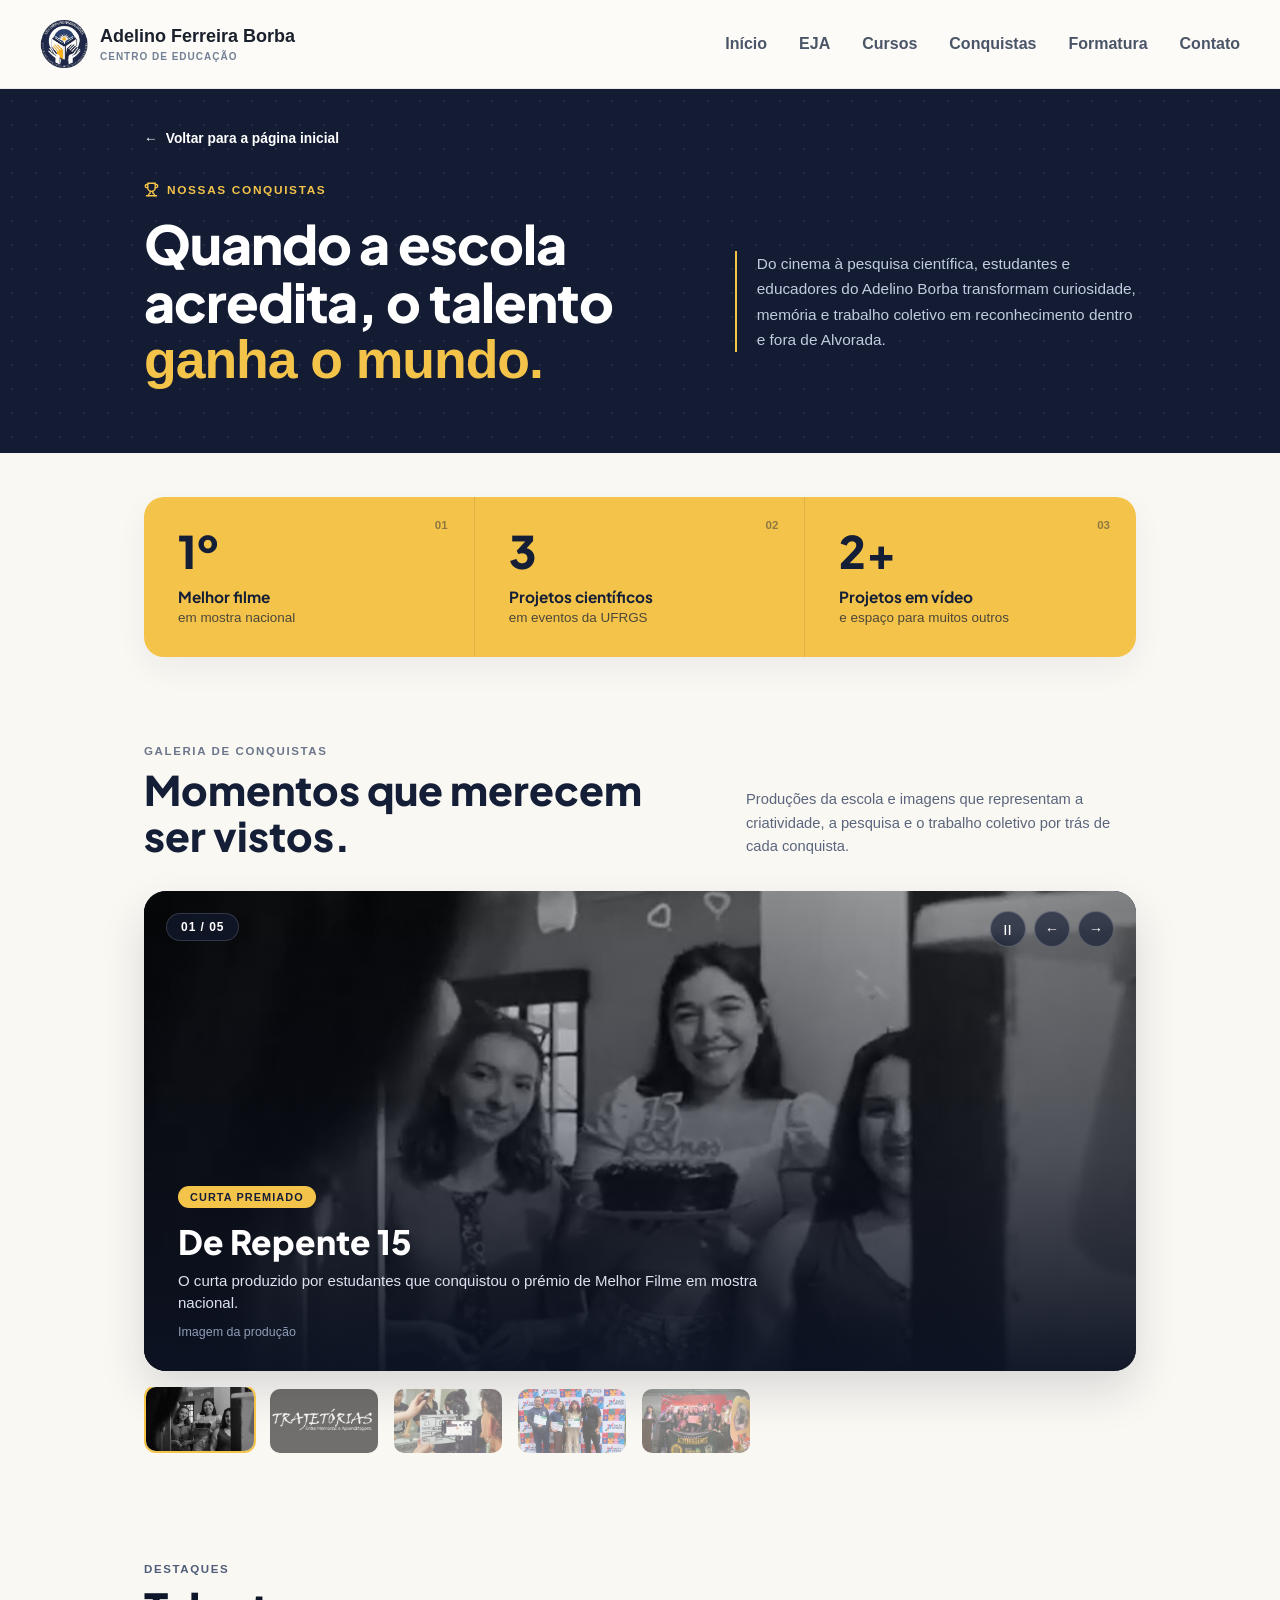
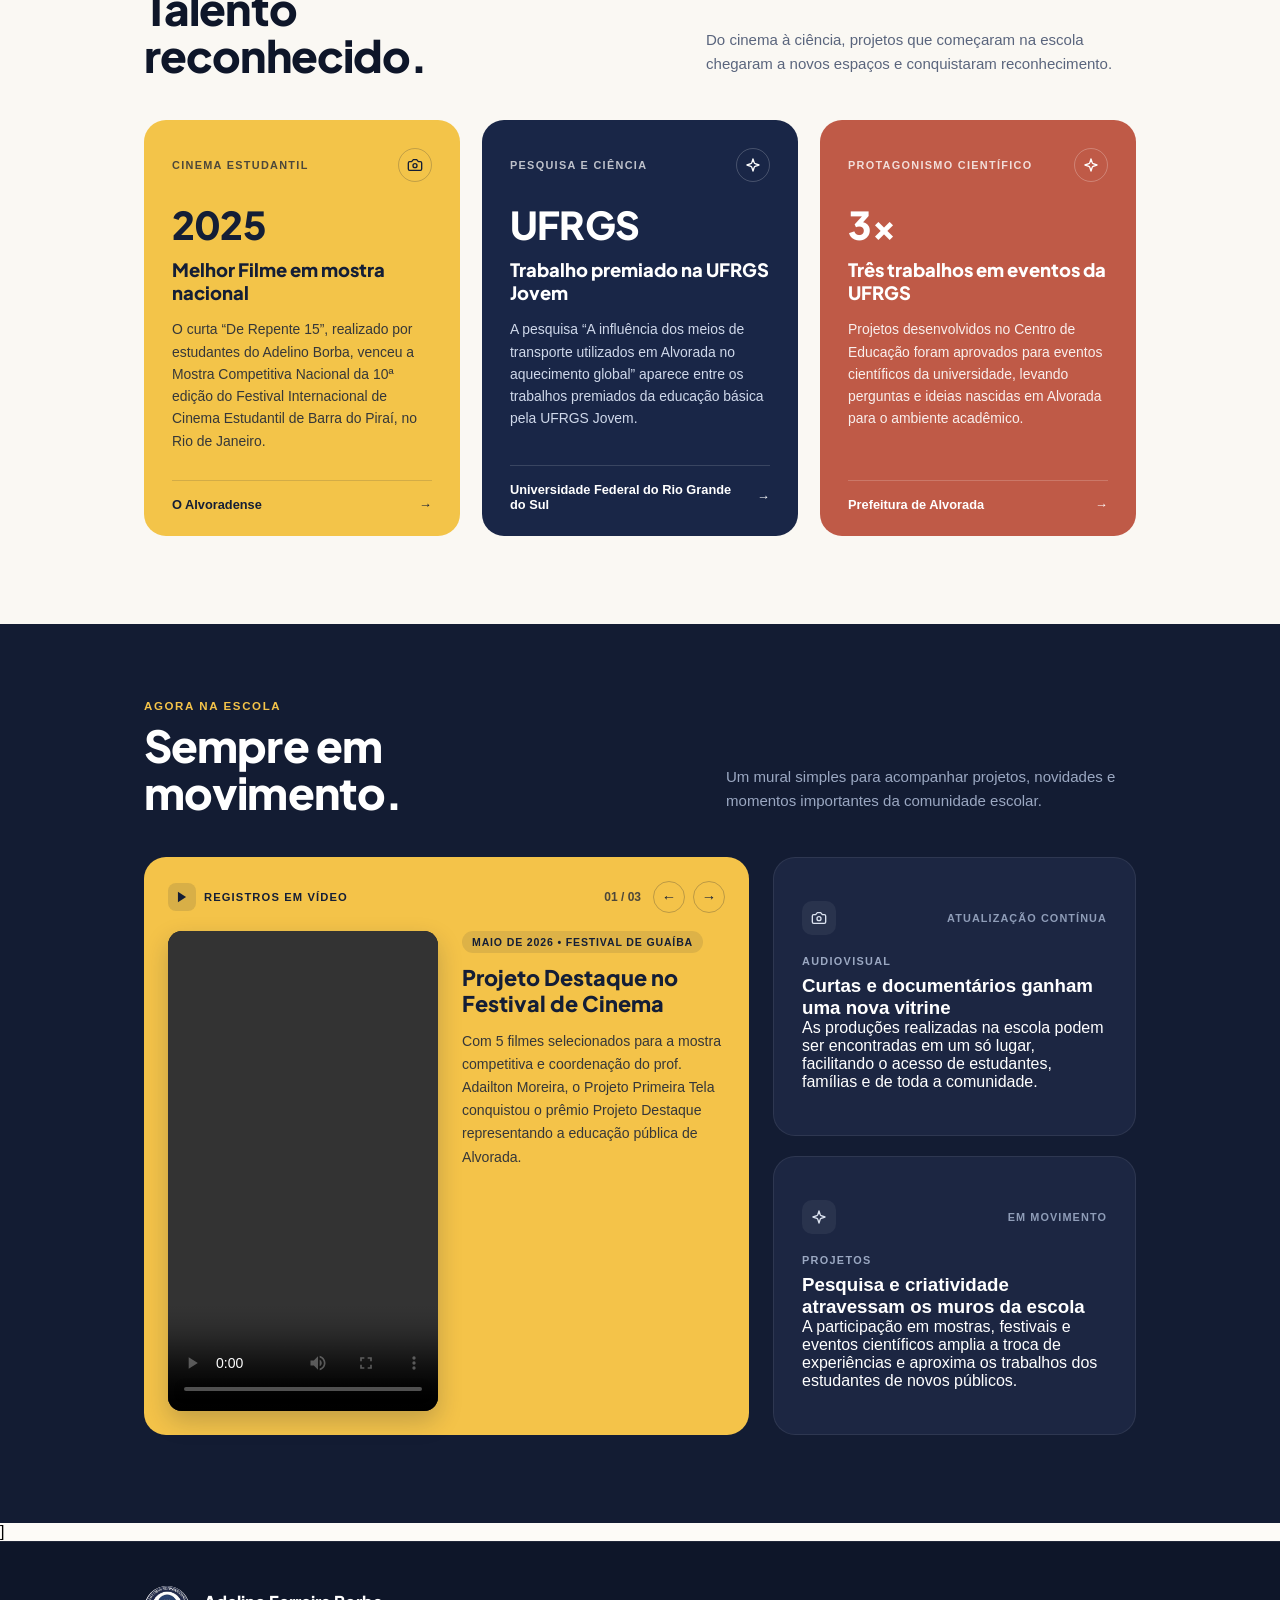
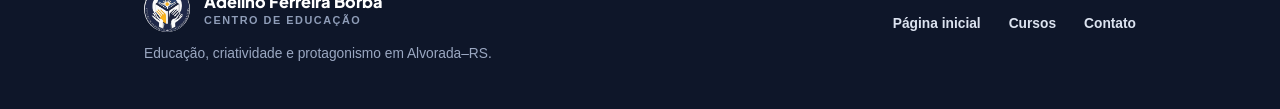
==== HTML/conquistas.html @ df450d18 "Acrescentei vídeo do diretor, espaço para conquistas, espaço da formatura, rodapé e adicionei a pági" ====
<!DOCTYPE html>
<html lang="pt-br">

<head>
    <meta charset="UTF-8">
    <meta name="viewport" content="width=device-width, initial-scale=1.0">
    <title>Conquistas</title>
    <title>Nossas Conquistas | Centro de Educação Adelino Ferreira Borba</title>
    <link rel="shortcut icon" href="../img/logo_nav_certo.png" type="image/x-icon">
    <link rel="preconnect" href="https://fonts.googleapis.com">
    <link rel="preconnect" href="https://fonts.gstatic.com" crossorigin>
    <link
        href="https://fonts.googleapis.com/css2?family=Inter:wght@400;500;600;700&family=Plus+Jakarta+Sans:wght@700;800&display=swap"
        rel="stylesheet">
    <link rel="stylesheet" href="../CSS/conquistas.css">
</head>

<body>

    <body id="inicio">
        <header class="header-principal">

            <div class="logo-container">
                <img src="../img/logo_nav_certo.png" alt="Logo Adelino Borba" class="logo-img">
                <div class="logo-texto">
                    <h1>Adelino Ferreira Borba</h1>
                    <p>CENTRO DE EDUCAÇÃO</p>
                </div>
            </div>
            <nav class="navbar">
                <ul>
                    <li><a href="#inicio">Início</a></li>
                    <li><a href="#eja">EJA</a></li>
                    <li><a href="#cursos">Cursos</a></li>
                    <li><a href="#conquistas">Conquistas</a></li>
                    <li><a href="#formatura">Formatura</a></li>
                    <li><a href="#contato">Contato</a></li>
                </ul>
            </nav>

        </header>
        <main class="pagina-conquistas">
            <section class="hero-conquistas">
                <div class="conquistas-container">

                    <!-- Link de retorno para a página principal -->
                    <a href="../index.html" class="btn-voltar">
                        <span aria-hidden="true">&larr;</span> Voltar para a página inicial
                    </a>

                    <!-- Tag com ícone de troféu -->
                    <div class="tag-conquistas">
                        <svg width="15" height="15" viewBox="0 0 24 24" fill="none" stroke="currentColor"
                            stroke-width="2.2" stroke-linecap="round" stroke-linejoin="round">
                            <path d="M6 9H4.5a2.5 2.5 0 0 1 0-5H6"></path>
                            <path d="M18 9h1.5a2.5 2.5 0 0 0 0-5H18"></path>
                            <path d="M4 22h16"></path>
                            <path d="M10 14.66V17c0 .55-.47.98-.97 1.21C7.85 18.75 7 20.24 7 22"></path>
                            <path d="M14 14.66V17c0 .55.47.98.97 1.21C16.15 18.75 17 20.24 17 22"></path>
                            <path d="M18 2H6v7a6 6 0 0 0 12 0V2Z"></path>
                        </svg>
                        <span>NOSSAS CONQUISTAS</span>
                    </div>

                    <!-- Conteúdo dividido: Título gigante à esquerda + Texto com barra dourada à direita -->
                    <div class="hero-conquistas-grid">
                        <h1>
                            Quando a escola acredita, o talento <span>ganha o mundo.</span>
                        </h1>

                        <p class="hero-conquistas-texto">
                            Do cinema à pesquisa científica, estudantes e educadores do Adelino Borba transformam
                            curiosidade, memória e trabalho coletivo em reconhecimento dentro e fora de Alvorada.
                        </p>
                    </div>

                </div>
            </section>
            <!-- Faixa Amarela de Destaques / Métricas -->
            <section class="faixa-metricas">
                <div class="conquistas-container">
                    <div class="card-metricas">

                        <!-- Bloco 01 -->
                        <div class="metrica-item">
                            <span class="metrica-indice">01</span>
                            <strong class="metrica-numero">1º</strong>
                            <h3>Melhor filme</h3>
                            <p>em mostra nacional</p>
                        </div>

                        <!-- Bloco 02 -->
                        <div class="metrica-item">
                            <span class="metrica-indice">02</span>
                            <strong class="metrica-numero">3</strong>
                            <h3>Projetos científicos</h3>
                            <p>em eventos da UFRGS</p>
                        </div>

                        <!-- Bloco 03 -->
                        <div class="metrica-item">
                            <span class="metrica-indice">03</span>
                            <strong class="metrica-numero">2+</strong>
                            <h3>Projetos em vídeo</h3>
                            <p>e espaço para muitos outros</p>
                        </div>

                    </div>
                </div>
            </section>

            <!-- Galeria de Conquistas (Carrossel com Miniaturas) -->
            <section class="galeria-conquistas">
                <div class="conquistas-container">

                    <!-- Cabeçalho da Secção -->
                    <div class="galeria-header">
                        <div class="galeria-header-esq">
                            <span class="subtitulo-galeria">GALERIA DE CONQUISTAS</span>
                            <h2>Momentos que merecem ser vistos.</h2>
                        </div>
                        <p class="galeria-header-dir">
                            Produções da escola e imagens que representam a criatividade, a pesquisa e o trabalho
                            coletivo por trás de cada conquista.
                        </p>
                    </div>

                    <!-- Visor Principal do Carrossel -->
                    <div class="galeria-visor" id="galeriaConquistas">

                        <!-- Contador (01 / 05) no canto superior esquerdo -->
                        <div class="galeria-contador" id="galeriaContador">01 / 05</div>

                        <!-- Controlos (Pausa, Anterior, Próximo) no canto superior direito -->
                        <div class="galeria-controles">
                            <button type="button" class="btn-galeria btn-pausa" id="btnPausaGaleria"
                                aria-label="Pausar ou retomar apresentação" title="Pausar/Retomar">
                                ||
                            </button>
                            <button type="button" class="btn-galeria btn-ant-galeria" id="btnAntGaleria"
                                aria-label="Imagem anterior">
                                &larr;
                            </button>
                            <button type="button" class="btn-galeria btn-prox-galeria" id="btnProxGaleria"
                                aria-label="Próxima imagem">
                                &rarr;
                            </button>
                        </div>

                        <!-- Slides (5 itens correspondentes às 5 miniaturas) -->
                        <div class="galeria-slides">

                            <!-- Slide 1 -->
                            <div class="galeria-slide ativo">
                                <img src="../img/capa-curta-derrepente-15.png" alt="Curta premiado De Repente 15">
                                <div class="galeria-info">
                                    <span class="badge-amarelo">CURTA PREMIADO</span>
                                    <h3>De Repente 15</h3>
                                    <p>O curta produzido por estudantes que conquistou o prémio de Melhor Filme em
                                        mostra nacional.</p>
                                    <small>Imagem da produção</small>
                                </div>
                            </div>

                            <!-- Slide 2 -->
                            <div class="galeria-slide">
                                <img src="../img/curta-trajetorias.png" alt="Projeto Trajetórias">
                                <div class="galeria-info">
                                    <span class="badge-amarelo">AUDIOVISUAL</span>
                                    <h3>Trajetórias</h3>
                                    <p>Registo em vídeo das histórias de superação e aprendizagem da comunidade escolar.
                                    </p>
                                    <small>Produção estudantil</small>
                                </div>
                            </div>

                            <!-- Slide 3 -->
                            <div class="galeria-slide">
                                <img src="../img/bastidores-adelino-certo.png" alt="Bastidores de gravação">
                                <div class="galeria-info">
                                    <span class="badge-amarelo">CINEMA NA ESCOLA</span>
                                    <h3>Bastidores e criação</h3>
                                    <p>Trabalho coletivo entre estudantes e educadores na captação e edição de som e
                                        imagem.</p>
                                    <small>Acervo da escola</small>
                                </div>
                            </div>

                            <!-- Slide 4 -->
                            <div class="galeria-slide">
                                <img src="../img/premio-ufrgs.png" alt="Pesquisa científica na UFRGS"
                                    style="object-position: center 10%;">
                                <div class="galeria-info">
                                    <span class="badge-amarelo">INICIAÇÃO CIENTÍFICA</span>
                                    <h3>Projetos na UFRGS</h3>
                                    <p>Investigações desenvolvidas na escola e apresentadas em mostras científicas
                                        universitárias.</p>
                                    <small>Mostra científica</small>
                                </div>
                            </div>

                            <!-- Slide 5 -->
                            <div class="galeria-slide">
                                <img src="../img/conquista-coletiva.jpeg" alt="Celebração da turma"
                                    style="object-position: center 65%;">
                                <div class="galeria-info">
                                    <span class="badge-amarelo">COMUNIDADE</span>
                                    <h3>Conquista coletiva</h3>
                                    <p>O reconhecimento dentro e fora de Alvorada como reflexo do compromisso com a
                                        educação.</p>
                                    <small>Registo institucional</small>
                                </div>
                            </div>

                        </div>
                    </div>

                    <!-- Barra de Miniaturas (Thumbnails) -->
                    <div class="galeria-miniaturas" id="galeriaMiniaturas">
                        <button type="button" class="miniatura ativo" data-indice="0" aria-label="Ver imagem 1">
                            <img src="../img/capa-curta-derrepente-15.png" alt="Miniatura 1">
                        </button>
                        <button type="button" class="miniatura" data-indice="1" aria-label="Ver imagem 2">
                            <img src="../img/curta-trajetorias.png" alt="Miniatura 2">
                        </button>
                        <button type="button" class="miniatura" data-indice="2" aria-label="Ver imagem 3">
                            <img src="../img/bastidores-adelino-certo.png" alt="Miniatura 3">
                        </button>
                        <button type="button" class="miniatura" data-indice="3" aria-label="Ver imagem 4">
                            <img src="../img/premio-ufrgs.png" alt="Miniatura 4" style="object-position: center 10%">
                        </button>
                        <button type="button" class="miniatura" data-indice="4" aria-label="Ver imagem 5">
                            <img src="../img/conquista-coletiva.jpeg" alt="Miniatura 5"
                                style="object-position: center 65%;">
                        </button>
                    </div>

                </div>
            </section>

            <!-- Seção Destaques: Talento reconhecido -->
            <section class="secao-destaques">
                <div class="conquistas-container">

                    <!-- Cabeçalho da Seção -->
                    <div class="destaques-header">
                        <div class="destaques-header-esq">
                            <span class="subtitulo-destaques">DESTAQUES</span>
                            <h2>Talento reconhecido.</h2>
                        </div>
                        <p class="destaques-header-dir">
                            Do cinema à ciência, projetos que começaram na escola chegaram a novos espaços e
                            conquistaram reconhecimento.
                        </p>
                    </div>

                    <!-- Grade de 3 Cards Coloridos -->
                    <div class="destaques-grid">

                        <!-- Card 1: Amarelo -->
                        <article class="card-destaque card-amarelo">
                            <div class="card-destaque-topo">
                                <span class="card-categoria">CINEMA ESTUDANTIL</span>
                                <span class="card-icone-circulo" aria-hidden="true">
                                    <svg width="16" height="16" viewBox="0 0 24 24" fill="none" stroke="currentColor"
                                        stroke-width="2" stroke-linecap="round" stroke-linejoin="round">
                                        <path
                                            d="M14.5 4h-5L7 7H4a2 2 0 0 0-2 2v9a2 2 0 0 0 2 2h16a2 2 0 0 0 2-2V9a2 2 0 0 0-2-2h-3l-2.5-3z">
                                        </path>
                                        <circle cx="12" cy="13" r="3"></circle>
                                    </svg>
                                </span>
                            </div>

                            <strong class="card-numero-grande">2025</strong>
                            <h3>Melhor Filme em mostra nacional</h3>
                            <p>
                                O curta “De Repente 15”, realizado por estudantes do Adelino Borba, venceu a Mostra
                                Competitiva Nacional da 10ª edição do Festival Internacional de Cinema Estudantil de
                                Barra do Piraí, no Rio de Janeiro.
                            </p>

                            <a href="https://oalvoradense.com.br/de-repente-15-conquista-premio-internacional-no-rj/"
                                target="_blank" rel="noopener noreferrer" class="card-fonte-link">
                                <span>O Alvoradense</span>
                                <span aria-hidden="true">&rarr;</span>
                            </a>
                        </article>

                        <!-- Card 2: Azul-Marinho -->
                        <article class="card-destaque card-azul">
                            <div class="card-destaque-topo">
                                <span class="card-categoria">PESQUISA E CIÊNCIA</span>
                                <span class="card-icone-circulo" aria-hidden="true">
                                    <svg width="16" height="16" viewBox="0 0 24 24" fill="none" stroke="currentColor"
                                        stroke-width="2" stroke-linecap="round" stroke-linejoin="round">
                                        <path
                                            d="m12 3-1.912 5.813a2 2 0 0 1-1.275 1.275L3 12l5.813 1.912a2 2 0 0 1 1.275 1.275L12 21l1.912-5.813a2 2 0 0 1 1.275-1.275L21 12l-5.813-1.912a2 2 0 0 1-1.275-1.275L12 3Z">
                                        </path>
                                    </svg>
                                </span>
                            </div>

                            <strong class="card-numero-grande">UFRGS</strong>
                            <h3>Trabalho premiado na UFRGS Jovem</h3>
                            <p>
                                A pesquisa “A influência dos meios de transporte utilizados em Alvorada no aquecimento
                                global” aparece entre os trabalhos premiados da educação básica pela UFRGS Jovem.
                            </p>

                            <a href="https://www.alvorada.rs.gov.br/estudantes-da-rede-municipal-de-alvorada-sao-premiadas-na-21a-edicao-de-salao-cientifico-da-ufrgs/"
                                target="_blank" rel="noopener noreferrer" class="card-fonte-link">
                                <span>Universidade Federal do Rio Grande do Sul</span>
                                <span aria-hidden="true">&rarr;</span>
                            </a>
                        </article>

                        <!-- Card 3: Terracota -->
                        <article class="card-destaque card-terracota">
                            <div class="card-destaque-topo">
                                <span class="card-categoria">PROTAGONISMO CIENTÍFICO</span>
                                <span class="card-icone-circulo" aria-hidden="true">
                                    <svg width="16" height="16" viewBox="0 0 24 24" fill="none" stroke="currentColor"
                                        stroke-width="2" stroke-linecap="round" stroke-linejoin="round">
                                        <path
                                            d="m12 3-1.912 5.813a2 2 0 0 1-1.275 1.275L3 12l5.813 1.912a2 2 0 0 1 1.275 1.275L12 21l1.912-5.813a2 2 0 0 1 1.275-1.275L21 12l-5.813-1.912a2 2 0 0 1-1.275-1.275L12 3Z">
                                        </path>
                                    </svg>
                                </span>
                            </div>

                            <strong class="card-numero-grande">3&times;</strong>
                            <h3>Três trabalhos em eventos da UFRGS</h3>
                            <p>
                                Projetos desenvolvidos no Centro de Educação foram aprovados para eventos científicos da
                                universidade, levando perguntas e ideias nascidas em Alvorada para o ambiente acadêmico.
                            </p>

                            <a href="https://www.alvorada.rs.gov.br/centro-de-educacao-municipal-adelino-ferreira-borba-tem-tres-trabalhos-aprovados-para-eventos-cientificos-da-ufrgs/"
                                target="_blank" rel="noopener noreferrer" class="card-fonte-link">
                                <span>Prefeitura de Alvorada</span>
                                <span aria-hidden="true">&rarr;</span>
                            </a>
                        </article>

                    </div>

                </div>
            </section>

            <!-- Seção Mural: Sempre em movimento -->
            <section class="secao-movimento">
                <div class="conquistas-container">

                    <!-- Cabeçalho da Seção -->
                    <div class="movimento-header">
                        <div class="movimento-header-esq">
                            <span class="subtitulo-movimento">AGORA NA ESCOLA</span>
                            <h2>Sempre em movimento.</h2>
                        </div>
                        <p class="movimento-header-dir">
                            Um mural simples para acompanhar projetos, novidades e momentos importantes da comunidade
                            escolar.
                        </p>
                    </div>

                    <!-- Grade Assimétrica (Vitrine de Vídeos à esquerda + 2 Cards empilhados à direita) -->
                    <div class="movimento-grid">

                        <!-- Coluna Esquerda: Card Amarelo com Carrossel de Vídeos -->
                        <div class="card-movimento-videos">

                            <!-- Barra Superior do Card Amarelo -->
                            <div class="videos-topo">
                                <div class="videos-badge">
                                    <span class="icone-video-mini" aria-hidden="true">
                                        <svg width="14" height="14" viewBox="0 0 24 24" fill="currentColor">
                                            <polygon points="5 3 19 12 5 21 5 3"></polygon>
                                        </svg>
                                    </span>
                                    <span>REGISTROS EM VÍDEO</span>
                                </div>

                                <div class="videos-nav">
                                    <span class="videos-contador" id="contadorVideosMural">01 / 03</span>
                                    <button type="button" class="btn-video-mural" id="btnAntVideoMural"
                                        aria-label="Vídeo anterior">&larr;</button>
                                    <button type="button" class="btn-video-mural" id="btnProxVideoMural"
                                        aria-label="Próximo vídeo">&rarr;</button>
                                </div>
                            </div>

                            <!-- Lista de Vídeos (Cada item tem seu vídeo e sua legenda abaixo) -->
                            <div class="videos-lista" id="listaVideosMural">

                                <!-- Vídeo 1 -->
                                <div class="video-mural-item ativo">
                                    <div class="video-frame">
                                        <video src="../video-guaiba.mp4" controls preload="metadata">
                                            Seu navegador não suporta vídeos.
                                        </video>
                                    </div>
                                    <div class="video-legenda">
                                        <span class="video-data">MAIO DE 2026 &bull; FESTIVAL DE GUAÍBA</span>
                                        <h3>Projeto Destaque no Festival de Cinema</h3>
                                        <!-- arrumar as legendas -->
                                        <p>Com 5 filmes selecionados para a mostra competitiva e coordenação do prof.
                                            Adailton Moreira, o Projeto Primeira Tela conquistou o prêmio Projeto
                                            Destaque representando a educação pública de Alvorada.</p>
                                    </div>
                                </div>

                                <!-- Vídeo 2 -->
                                <div class="video-mural-item">
                                    <div class="video-frame">
                                        <video src="../video-adelino.mp4" controls preload="metadata">
                                            Seu navegador não suporta vídeos.
                                        </video>
                                    </div>
                                    <div class="video-legenda">
                                        <span class="video-data">PROJETO PRIMEIRA TELA &bull; AUDIOVISUAL</span>
                                        <h3>Alvorada é referência no cinema estudantil</h3>
                                        <p>Desenvolvido no Adelino Borba, o projeto transforma a sala de aula em espaço
                                            de criação — revelando talentos que brilharam no Festival Internacional de
                                            Cinema Estudantil de Guaíba.</p>
                                    </div>
                                </div>

                                <!-- Vídeo 3 -->
                                <div class="video-mural-item">
                                    <div class="video-frame">
                                        <video src="../video-mostra.mp4" controls preload="metadata">
                                            Seu navegador não suporta vídeos.
                                        </video>
                                    </div>
                                    <div class="video-legenda">
                                        <span class="video-data">PROJETOS &bull; VIVÊNCIAS</span>
                                        <h3>Mostras, oficinas e atividades coletivas</h3>
                                        <p>Momentos que aproximam a sala de aula da realidade e da criatividade de
                                            Alvorada.</p>
                                    </div>
                                </div>

                            </div>
                        </div>

                        <!-- Coluna Direita: 2 Cards Escuros Empilhados -->
                        <div class="movimento-coluna-direita">

                            <!-- Card Direito Superior -->
                            <article class="card-movimento-escuro">
                                <div class="card-escuro-topo">
                                    <span class="card-escuro-icone" aria-hidden="true">
                                        <svg width="16" height="16" viewBox="0 0 24 24" fill="none"
                                            stroke="currentColor" stroke-width="2" stroke-linecap="round"
                                            stroke-linejoin="round">
                                            <path
                                                d="M14.5 4h-5L7 7H4a2 2 0 0 0-2 2v9a2 2 0 0 0 2 2h16a2 2 0 0 0 2-2V9a2 2 0 0 0-2-2h-3l-2.5-3z">
                                            </path>
                                            <circle cx="12" cy="13" r="3"></circle>
                                        </svg>
                                    </span>
                                    <span class="card-escuro-status">ATUALIZAÇÃO CONTÍNUA</span>
                                </div>

                                <span class="card-escuro-tag">AUDIOVISUAL</span>
                                <h3>Curtas e documentários ganham uma nova vitrine</h3>
                                <p>
                                    As produções realizadas na escola podem ser encontradas em um só lugar, facilitando
                                    o acesso de estudantes, famílias e de toda a comunidade.
                                </p>
                            </article>

                            <!-- Card Direito Inferior -->
                            <article class="card-movimento-escuro">
                                <div class="card-escuro-topo">
                                    <span class="card-escuro-icone" aria-hidden="true">
                                        <svg width="16" height="16" viewBox="0 0 24 24" fill="none"
                                            stroke="currentColor" stroke-width="2" stroke-linecap="round"
                                            stroke-linejoin="round">
                                            <path
                                                d="m12 3-1.912 5.813a2 2 0 0 1-1.275 1.275L3 12l5.813 1.912a2 2 0 0 1 1.275 1.275L12 21l1.912-5.813a2 2 0 0 1 1.275-1.275L21 12l-5.813-1.912a2 2 0 0 1-1.275-1.275L12 3Z">
                                            </path>
                                        </svg>
                                    </span>
                                    <span class="card-escuro-status">EM MOVIMENTO</span>
                                </div>

                                <span class="card-escuro-tag">PROJETOS</span>
                                <h3>Pesquisa e criatividade atravessam os muros da escola</h3>
                                <p>
                                    A participação em mostras, festivais e eventos científicos amplia a troca de
                                    experiências e aproxima os trabalhos dos estudantes de novos públicos.
                                </p>
                            </article>

                        </div>

                    </div>

                </div>
            </section>
        </main>]
        <!-- Rodapé Institucional -->
        <footer class="rodape-conquistas">
            <div class="conquistas-container">
                <div class="rodape-conteudo">

                    <!-- Lado Esquerdo: Brasão + Nome da Escola + Slogan -->
                    <div class="rodape-marca">
                        <div class="rodape-logo-linha">
                            <img src="../img/logo_nav_certo.png" alt="Brasão Centro de Educação Adelino Ferreira Borba">
                            <div class="rodape-titulos">
                                <strong>Adelino Ferreira Borba</strong>
                                <span>CENTRO DE EDUCAÇÃO</span>
                            </div>
                        </div>
                        <p>Educação, criatividade e protagonismo em Alvorada–RS.</p>
                    </div>

                    <!-- Lado Direito: Links de Navegação -->
                    <nav class="rodape-links" aria-label="Navegação do rodapé">
                        <a href="../index.html">Página inicial</a>
                        <a href="../index.html#cursos">Cursos</a>
                        <a href="../index.html#contato">Contato</a>
                    </nav>

                </div>
            </div>
        </footer>
        <script src="../JS/conquistas.js"></script>
    </body>

</html>
---- CSS/conquistas.css ----
* {
  margin: 0;
  padding: 0;
  box-sizing: border-box;
  font-family: 'Segoe UI', Tahoma, Geneva, Verdana, sans-serif;
  outline: none;
}
body {
  width: 100%;
  overflow-x: hidden;
  background-color: #fdfbf7; 
}
.header-principal {
  display: flex;
  justify-content: space-between;
  align-items: center;
  padding: 20px 40px;
  background-color: #fdfbf7;;
  border-bottom: 1px solid #eaeaea;
  
  position: relative; 
  top: 0;          
  z-index: 1000;
}
.logo-container {
  display: flex;
  align-items: center;
  gap: 12px;
}

.logo-img {
  width: 48px;
  height: 48px;
}
.logo-texto {
    display: flex;
    flex-direction: column; 
    align-items: flex-start; 
    justify-content: center; 
}
.logo-texto h1, 
.logo-texto p {
    margin: 0;
    padding: 0;
    line-height: 1.4;
}
.logo-texto h1 {
  font-size: 18px;
  color: #1a202c;
  font-weight: 700;
}

.logo-texto p {
  font-size: 10px;
  color: #718096;
  letter-spacing: 1px;
  font-weight: 800;
}

.navbar ul {
  display: flex;
  gap: 32px;
  list-style: none;
}

.navbar a {
  text-decoration: none;
  color: #4a5568;
  font-size: 16px;
  font-weight: 600;
}

.navbar a:hover {
  color: #2b6cb0;
}

@media (max-width: 768px) {
  .header-principal {
    flex-direction: column;
    padding: 10px 16px;
    gap: 8px;
  }

  .logo-container {
    display: flex;
    align-items: center; 
    gap: 12px;
  }

  .navbar ul {
    flex-wrap: wrap;
    justify-content: center;
    gap: 16px;
  }

  .navbar a {
    font-size: 14px;
  }
}

/* --- PÁGINA CONQUISTAS --- */
.pagina-conquistas {
  background-color: #faf8f3;
  font-family: 'Inter', sans-serif;
  min-height: 100vh;
}

.conquistas-container {
  max-width: 1040px;
  margin: 0 auto;
  padding: 0 24px;
}

/* --- HERO AZUL-MARINHO COM PONTINHOS --- */
.hero-conquistas {
  background-color: #131c33;
  background-image: radial-gradient(rgba(255, 255, 255, 0.08) 1.2px, transparent 1.2px);
  background-size: 24px 24px;
  color: #ffffff;
  padding: 40px 0 64px 0;
}

.hero-conquistas .btn-voltar {
  display: inline-flex;
  align-items: center;
  gap: 8px;
  color: #ffffff;
  text-decoration: none;
  font-size: 0.86rem;
  font-weight: 600;
  margin-bottom: 36px;
  transition: color 0.2s ease, transform 0.2s ease;
}

.hero-conquistas .btn-voltar:hover {
  color: #f4c349;
  transform: translateX(-4px);
}

.tag-conquistas {
  display: flex;
  align-items: center;
  gap: 8px;
  color: #f4c349;
  font-size: 0.74rem;
  font-weight: 800;
  letter-spacing: 0.14em;
  text-transform: uppercase;
  margin-bottom: 18px;
}

.hero-conquistas-grid {
  display: grid;
  grid-template-columns: 1.15fr 0.85fr;
  align-items: center;
  gap: 48px;
}

.hero-conquistas-grid h1 {
  font-family: 'Plus Jakarta Sans', sans-serif;
  color: #ffffff;
  font-size: clamp(2.2rem, 4.5vw, 3.35rem);
  font-weight: 800;
  line-height: 1.08;
  letter-spacing: -0.02em;
  margin: 0;
}

.hero-conquistas-grid h1 span {
  color: #f4c349;
  display: block;
}

.hero-conquistas-texto {
  color: #c2cce0;
  font-size: 0.96rem;
  line-height: 1.65;
  border-left: 2px solid #f4c349;
  padding-left: 20px;
  margin: 0;
}

/* --- FAIXA AMARELA DE MÉTRICAS --- */
.faixa-metricas {
  padding: 44px 0 64px 0;
}

.card-metricas {
  background-color: #f4c349;
  border-radius: 20px;
  display: grid;
  grid-template-columns: repeat(3, 1fr);
  overflow: hidden;
  box-shadow: 0 12px 30px rgba(19, 28, 51, 0.06);
}

.metrica-item {
  position: relative;
  padding: 32px 34px;
  color: #141e36;
}

.metrica-item:not(:last-child) {
  border-right: 1px solid rgba(20, 30, 54, 0.1);
}

.metrica-indice {
  position: absolute;
  top: 22px;
  right: 26px;
  font-size: 0.72rem;
  font-weight: 700;
  color: rgba(20, 30, 54, 0.45);
}

.metrica-numero {
  display: block;
  font-family: 'Plus Jakarta Sans', sans-serif;
  font-size: clamp(2.2rem, 3.5vw, 2.85rem);
  font-weight: 800;
  line-height: 1;
  margin-bottom: 14px;
}

.metrica-item h3 {
  font-family: 'Plus Jakarta Sans', sans-serif;
  color: #141e36;
  font-size: 0.96rem;
  font-weight: 700;
  margin: 0 0 4px 0;
}

.metrica-item p {
  font-size: 0.84rem;
  color: rgba(20, 30, 54, 0.75);
  margin: 0;
}

/* --- RESPONSIVIDADE (Tablet e Celular) --- */
@media (max-width: 860px) {
  .hero-conquistas-grid {
    grid-template-columns: 1fr;
    gap: 24px;
  }

  .card-metricas {
    grid-template-columns: 1fr;
  }

  .metrica-item:not(:last-child) {
    border-right: none;
    border-bottom: 1px solid rgba(20, 30, 54, 0.12);
  }
}

@media (max-width: 480px) {
  .hero-conquistas {
    padding: 32px 0 48px 0;
  }

  .metrica-item {
    padding: 24px;
  }
}

/* --- GALERIA DE CONQUISTAS --- */
.galeria-conquistas {
  padding: 24px 0 80px 0;
  color: #141e36;
}

.galeria-header {
  display: flex;
  justify-content: space-between;
  align-items: flex-end;
  gap: 32px;
  margin-bottom: 32px;
}

.galeria-header-esq {
  max-width: 500px;
}

.subtitulo-galeria {
  display: block;
  color: #6b768c;
  font-size: 0.72rem;
  font-weight: 700;
  letter-spacing: 0.14em;
  text-transform: uppercase;
  margin-bottom: 10px;
}

.galeria-header-esq h2 {
  font-family: 'Plus Jakarta Sans', sans-serif;
  font-size: clamp(1.85rem, 3.5vw, 2.55rem);
  font-weight: 800;
  line-height: 1.12;
  margin: 0;
}

.galeria-header-dir {
  color: #5a657d;
  font-size: 0.92rem;
  line-height: 1.6;
  max-width: 390px;
  margin: 0;
}

/* Visor Principal */
.galeria-visor {
  position: relative;
  width: 100%;
  height: 480px;
  border-radius: 22px;
  overflow: hidden;
  background-color: #131c33;
  box-shadow: 0 20px 45px rgba(19, 28, 51, 0.14);
}

/* Pílula 01 / 05 */
.galeria-contador {
  position: absolute;
  top: 22px;
  left: 22px;
  z-index: 10;
  background-color: rgba(19, 28, 51, 0.65);
  backdrop-filter: blur(6px);
  color: #ffffff;
  font-size: 0.75rem;
  font-weight: 700;
  letter-spacing: 0.08em;
  padding: 6px 14px;
  border-radius: 999px;
  border: 1px solid rgba(255, 255, 255, 0.15);
}

/* Botões superiores direitos (Pausa, Anterior, Próximo) */
.galeria-controles {
  position: absolute;
  top: 20px;
  right: 22px;
  z-index: 10;
  display: flex;
  gap: 8px;
}

.btn-galeria {
  width: 36px;
  height: 36px;
  border-radius: 50%;
  border: 1px solid rgba(255, 255, 255, 0.22);
  background-color: rgba(19, 28, 51, 0.65);
  backdrop-filter: blur(6px);
  color: #ffffff;
  font-size: 0.9rem;
  font-weight: 700;
  cursor: pointer;
  display: flex;
  align-items: center;
  justify-content: center;
  transition: background-color 0.2s ease, transform 0.2s ease;
}

.btn-galeria:hover {
  background-color: #f4c349;
  color: #141e36;
  border-color: #f4c349;
  transform: scale(1.06);
}

.btn-pausa {
  font-size: 0.72rem;
  letter-spacing: 1px;
}

/* Slides */
.galeria-slides,
.galeria-slide {
  width: 100%;
  height: 100%;
}

.galeria-slide {
  display: none;
  position: relative;
}

.galeria-slide.ativo {
  display: block;
}

.galeria-slide img {
  width: 100%;
  height: 100%;
  object-fit: cover;
  display: block;
  
}

.galeria-slide::after {
  content: "";
  position: absolute;
  inset: 0;
  background: linear-gradient(
    to top,
    rgba(13, 19, 36, 0.94) 0%,
    rgba(13, 19, 36, 0.45) 45%,
    rgba(13, 19, 36, 0.1) 100%
  );
  pointer-events: none;
}

/* Textos sobrepostos no canto inferior esquerdo */
.galeria-info {
  position: absolute;
  bottom: 32px;
  left: 34px;
  right: 34px;
  z-index: 5;
}

.badge-amarelo {
  display: inline-block;
  background-color: #f4c349;
  color: #141e36;
  font-size: 0.68rem;
  font-weight: 800;
  letter-spacing: 0.1em;
  text-transform: uppercase;
  padding: 5px 12px;
  border-radius: 999px;
  margin-bottom: 12px;
}

.galeria-info h3 {
  font-family: 'Plus Jakarta Sans', sans-serif;
  color: #ffffff;
  font-size: clamp(1.5rem, 2.8vw, 2.1rem);
  font-weight: 800;
  margin: 0 0 8px 0;
}

.galeria-info p {
  color: #dce3f0;
  font-size: 0.94rem;
  line-height: 1.5;
  max-width: 580px;
  margin: 0 0 10px 0;
}

.galeria-info small {
  display: block;
  color: #8f9db8;
  font-size: 0.78rem;
}

/* Miniaturas (Thumbnails) abaixo do visor */
.galeria-miniaturas {
  display: flex;
  gap: 12px;
  margin-top: 16px;
  overflow-x: auto;
  padding-bottom: 4px;
}

.miniatura {
  width: 112px;
  height: 68px;
  border-radius: 12px;
  overflow: hidden;
  border: 2.5px solid transparent;
  padding: 0;
  background: none;
  cursor: pointer;
  opacity: 0.55;
  flex-shrink: 0;
  transition: opacity 0.2s ease, border-color 0.2s ease, transform 0.2s ease;
}

.miniatura img {
  width: 100%;
  height: 100%;
  object-fit: cover;
  display: block;
}

.miniatura:hover {
  opacity: 0.85;
}

.miniatura.ativo {
  opacity: 1;
  border-color: #f4c349;
  transform: translateY(-2px);
}

/* --- RESPONSIVIDADE --- */
@media (max-width: 820px) {
  .galeria-header {
    flex-direction: column;
    align-items: flex-start;
    gap: 12px;
  }

  .galeria-visor {
    height: 380px;
  }
}

@media (max-width: 540px) {
  .galeria-visor {
    height: 340px;
    border-radius: 16px;
  }

  .galeria-info {
    bottom: 20px;
    left: 20px;
    right: 20px;
  }

  .miniatura {
    width: 88px;
    height: 56px;
  }
}

/* --- SEÇÃO DESTAQUES (TALENTO RECONHECIDO) --- */
.secao-destaques {
  padding: 24px 0 88px 0;
  color: #141e36;
}

.destaques-header {
  display: flex;
  justify-content: space-between;
  align-items: flex-end;
  gap: 32px;
  margin-bottom: 40px;
}

.destaques-header-esq {
  max-width: 440px;
}

.subtitulo-destaques {
  display: block;
  color: #4f5d78;
  font-size: 0.72rem;
  font-weight: 800;
  letter-spacing: 0.14em;
  text-transform: uppercase;
  margin-bottom: 10px;
}

.destaques-header-esq h2 {
  font-family: 'Plus Jakarta Sans', sans-serif;
  color: #0e1629;
  font-size: clamp(2rem, 3.8vw, 2.75rem);
  font-weight: 800;
  line-height: 1.08;
  letter-spacing: -0.02em;
  margin: 0;
}

.destaques-header-dir {
  color: #5a657d;
  font-size: 0.94rem;
  line-height: 1.6;
  max-width: 430px;
  margin: 0;
  padding-bottom: 4px;
}

/* Grade de 3 Colunas */
.destaques-grid {
  display: grid;
  grid-template-columns: repeat(3, 1fr);
  gap: 22px;
  align-items: stretch;
}

/* Estrutura Base dos Cards */
.card-destaque {
  border-radius: 22px;
  padding: 28px 28px 24px 28px;
  display: flex;
  flex-direction: column;
  transition: transform 0.25s ease, box-shadow 0.25s ease;
}

.card-destaque:hover {
  transform: translateY(-4px);
  box-shadow: 0 18px 36px rgba(19, 28, 51, 0.12);
}

/* Topo do Card (Categoria + Ícone Circular) */
.card-destaque-topo {
  display: flex;
  justify-content: space-between;
  align-items: center;
  gap: 12px;
  margin-bottom: 24px;
}

.card-categoria {
  font-size: 0.68rem;
  font-weight: 800;
  letter-spacing: 0.12em;
  text-transform: uppercase;
}

.card-icone-circulo {
  width: 34px;
  height: 34px;
  border-radius: 50%;
  display: flex;
  align-items: center;
  justify-content: center;
  flex-shrink: 0;
}

/* Tipografia Interna do Card */
.card-numero-grande {
  display: block;
  font-family: 'Plus Jakarta Sans', sans-serif;
  font-size: clamp(2rem, 3vw, 2.45rem);
  font-weight: 800;
  line-height: 1;
  letter-spacing: -0.02em;
  margin-bottom: 14px;
}

.card-destaque h3 {
  font-family: 'Plus Jakarta Sans', sans-serif;
  font-size: 1.15rem;
  font-weight: 800;
  line-height: 1.25;
  margin: 0 0 14px 0;
}

.card-destaque p {
  font-size: 0.87rem;
  line-height: 1.6;
  margin: 0 0 28px 0;
  flex-grow: 1; /* Empurra a linha e o link sempre para a mesma altura na base */
}

/* Rodapé do Card com Linha Divisória */
.card-fonte-link {
  display: flex;
  justify-content: space-between;
  align-items: center;
  gap: 12px;
  padding-top: 16px;
  text-decoration: none;
  font-size: 0.8rem;
  font-weight: 700;
  transition: opacity 0.2s ease;
}

.card-fonte-link span:last-child {
  transition: transform 0.2s ease;
}

.card-fonte-link:hover span:last-child {
  transform: translateX(4px);
}

/* --- VARIAÇÃO 1: CARD AMARELO --- */
.card-amarelo {
  background-color: #f3c449;
  color: #141e36;
}

.card-amarelo .card-categoria {
  color: rgba(20, 30, 54, 0.75);
}

.card-amarelo .card-icone-circulo {
  border: 1px solid rgba(20, 30, 54, 0.22);
  color: #141e36;
}

.card-amarelo p {
  color: rgba(20, 30, 54, 0.85);
}

.card-amarelo .card-fonte-link {
  border-top: 1px solid rgba(20, 30, 54, 0.14);
  color: #141e36;
}

/* --- VARIAÇÃO 2: CARD AZUL-MARINHO --- */
.card-azul {
  background-color: #192647;
  color: #ffffff;
}

.card-azul .card-categoria {
  color: rgba(255, 255, 255, 0.72);
}

.card-azul .card-icone-circulo {
  border: 1px solid rgba(255, 255, 255, 0.2);
  color: #ffffff;
}

.card-azul p {
  color: #cfd8ea;
}

.card-azul .card-fonte-link {
  border-top: 1px solid rgba(255, 255, 255, 0.14);
  color: #ffffff;
}

/* --- VARIAÇÃO 3: CARD TERRACOTA --- */
.card-terracota {
  background-color: #bf5a47;
  color: #ffffff;
}

.card-terracota .card-categoria {
  color: rgba(255, 255, 255, 0.8);
}

.card-terracota .card-icone-circulo {
  border: 1px solid rgba(255, 255, 255, 0.25);
  color: #ffffff;
}

.card-terracota p {
  color: rgba(255, 255, 255, 0.9);
}

.card-terracota .card-fonte-link {
  border-top: 1px solid rgba(255, 255, 255, 0.18);
  color: #ffffff;
}

/* --- RESPONSIVIDADE (Tablet e Celular) --- */
@media (max-width: 920px) {
  .destaques-header {
    flex-direction: column;
    align-items: flex-start;
    gap: 14px;
  }

  .destaques-grid {
    grid-template-columns: 1fr;
    gap: 20px;
  }
}

@media (max-width: 480px) {
  .secao-destaques {
    padding: 16px 0 60px 0;
  }

  .card-destaque {
    padding: 24px 22px 20px 22px;
  }
}

/* --- SEÇÃO MURAL: SEMPRE EM MOVIMENTO --- */
.secao-movimento {
  background-color: #131c33;
  color: #ffffff;
  padding: 76px 0 88px 0;
}

.movimento-header {
  display: flex;
  justify-content: space-between;
  align-items: flex-end;
  gap: 32px;
  margin-bottom: 40px;
}

.movimento-header-esq {
  max-width: 440px;
}

.subtitulo-movimento {
  display: block;
  color: #f4c349;
  font-size: 0.72rem;
  font-weight: 800;
  letter-spacing: 0.14em;
  text-transform: uppercase;
  margin-bottom: 10px;
}

.movimento-header-esq h2 {
  font-family: 'Plus Jakarta Sans', sans-serif;
  color: #ffffff;
  font-size: clamp(2rem, 3.8vw, 2.75rem);
  font-weight: 800;
  line-height: 1.08;
  letter-spacing: -0.02em;
  margin: 0;
}

.movimento-header-dir {
  color: #9ba8c2;
  font-size: 0.94rem;
  line-height: 1.6;
  max-width: 410px;
  margin: 0;
  padding-bottom: 4px;
}

/* 1. Dá mais espaço para o bloco amarelo na grade principal */
.movimento-grid {
  display: grid;
  grid-template-columns: minmax(0, 1.25fr) minmax(0, 0.75fr);
  gap: 24px;
  align-items: stretch;
}

/* --- CARD AMARELO COM VITRINE DE VÍDEOS --- */
.card-movimento-videos {
  background-color: #f4c349;
  color: #141e36;
  border-radius: 22px;
  padding: 24px;
  display: flex;
  flex-direction: column;
  justify-content: space-between;
}

.videos-topo {
  display: flex;
  justify-content: space-between;
  align-items: center;
  gap: 12px;
  margin-bottom: 18px;
}

.videos-badge {
  display: inline-flex;
  align-items: center;
  gap: 8px;
  font-size: 0.7rem;
  font-weight: 800;
  letter-spacing: 0.1em;
  text-transform: uppercase;
  color: #141e36;
}

.icone-video-mini {
  width: 28px;
  height: 28px;
  border-radius: 8px;
  background-color: rgba(20, 30, 54, 0.12);
  display: flex;
  align-items: center;
  justify-content: center;
}

.videos-nav {
  display: flex;
  align-items: center;
  gap: 8px;
}

.videos-contador {
  font-size: 0.75rem;
  font-weight: 800;
  color: rgba(20, 30, 54, 0.75);
  margin-right: 4px;
}

.btn-video-mural {
  width: 32px;
  height: 32px;
  border-radius: 50%;
  border: 1px solid rgba(20, 30, 54, 0.25);
  background-color: transparent;
  color: #141e36;
  font-size: 0.9rem;
  font-weight: 700;
  cursor: pointer;
  display: flex;
  align-items: center;
  justify-content: center;
  transition: background-color 0.2s ease, color 0.2s ease;
}

.btn-video-mural:hover {
  background-color: #141e36;
  color: #f4c349;
  border-color: #141e36;
}

/* Área do Player de Vídeo (Sem texto por cima) */
.video-mural-item {
  display: none;
}

/* 2. Aumenta a largura do vídeo vertical e distribui melhor a coluna do texto */
.video-mural-item.ativo {
  display: grid;
  grid-template-columns: 270px 1fr; /* Vídeo vertical bem maior e nítido */
  gap: 24px;
  align-items: stretch; /* Faz a coluna do texto ter a mesma altura total do vídeo */
}

/* 3. Mantém o vídeo vertical 9:16 preenchendo toda a altura */
.video-frame {
  width: 100%;
  aspect-ratio: 9 / 16;
  height: auto;
  border-radius: 14px;
  overflow: hidden;
  background-color: #0d1324;
  box-shadow: 0 10px 24px rgba(20, 30, 54, 0.22);
}
.video-frame video {
  width: 100%;
  height: 100%;
  object-fit: cover;
  display: block;
}
.video-legenda .video-data {
  display: inline-block;
  align-self: flex-end;
  background-color: rgba(20, 30, 54, 0.1);
  padding: 5px 10px;
  border-radius: 999px;
  font-size: 0.66rem;
  font-weight: 800;
  letter-spacing: 0.08em;
  text-transform: uppercase;
  color: #141e36;
  margin-bottom: 12px;
}
.video-legenda h3 {
  font-family: 'Plus Jakarta Sans', sans-serif;
  color: #141e36;
  font-size: 1.3rem;
  font-weight: 800;
  line-height: 1.2;
  margin: 0 0 10px 0;
}
.video-legenda p {
  color: rgba(20, 30, 54, 0.85);
  font-size: 0.88rem;
  line-height: 1.6;
  margin: 0;
}

/* --- COLUNA DIREITA: 2 CARDS ESCUROS --- */
.movimento-coluna-direita {
  display: flex;
  flex-direction: column;
  gap: 20px;
}

.card-movimento-escuro {
  background-color: #1c2642;
  border: 1px solid rgba(255, 255, 255, 0.08);
  border-radius: 22px;
  padding: 26px 28px;
  flex: 1;
  display: flex;
  flex-direction: column;
  justify-content: center;
}

.card-escuro-topo {
  display: flex;
  justify-content: space-between;
  align-items: center;
  margin-bottom: 20px;
}

.card-escuro-icone {
  width: 34px;
  height: 34px;
  border-radius: 10px;
  background-color: rgba(255, 255, 255, 0.06);
  color: #dce3f0;
  display: flex;
  align-items: center;
  justify-content: center;
}

.card-escuro-status {
  font-size: 0.68rem;
  font-weight: 700;
  letter-spacing: 0.1em;
  text-transform: uppercase;
  color: #8f9db8;
}

.card-escuro-tag {
  display: block;
  font-size: 0.68rem;
  font-weight: 800;
  letter-spacing: 0.12em;
  text-transform: uppercase;
  color: #9ba8c2;
  margin-bottom: 8px;
}

.video-legenda h3 {
  font-family: 'Plus Jakarta Sans', sans-serif;
  color: #141e36;
  font-size: 1.35rem;
  font-weight: 800;
  line-height: 1.22;
  margin: auto 0 12px 0; /* Centraliza o título e empurra o parágrafo de forma equilibrada */
}

.video-legenda p {
  color: rgba(20, 30, 54, 0.85);
  font-size: 0.88rem;
  line-height: 1.65;
  margin: 0;
}

/* --- RESPONSIVIDADE --- */
@media (max-width: 1020px) {
  .movimento-grid {
    grid-template-columns: 1fr;
  }

  .video-mural-item.ativo {
    grid-template-columns: 280px 1fr;
  }
}

@media (max-width: 600px) {
  .video-mural-item.ativo {
    grid-template-columns: 1fr;
    gap: 18px;
  }

  .video-frame {
    max-width: 280px;
    margin: 0 auto;
  }
}

/* --- RODAPÉ DA PÁGINA CONQUISTAS --- */
.rodape-conquistas {
  background-color: #0e1629;
  border-top: 1px solid rgba(255, 255, 255, 0.08);
  padding: 44px 0 48px 0;
  color: #ffffff;
}

.rodape-conteudo {
  display: flex;
  justify-content: space-between;
  align-items: center;
  gap: 32px;
}

/* Lado Esquerdo */
.rodape-logo-linha {
  display: flex;
  align-items: center;
  gap: 14px;
  margin-bottom: 14px;
}

.rodape-logo-linha img {
  width: 46px;
  height: 46px;
  border-radius: 50%;
  object-fit: cover;
  background-color: #ffffff;
  flex-shrink: 0;
}

.rodape-titulos {
  display: flex;
  flex-direction: column;
}

.rodape-titulos strong {
  font-family: 'Plus Jakarta Sans', sans-serif;
  font-size: 1.02rem;
  font-weight: 800;
  color: #ffffff;
  line-height: 1.2;
}

.rodape-titulos span {
  font-size: 0.68rem;
  font-weight: 700;
  letter-spacing: 0.14em;
  text-transform: uppercase;
  color: #8f9db8;
  margin-top: 3px;
}

.rodape-marca p {
  color: #9ba8c2;
  font-size: 0.86rem;
  margin: 0;
}

/* Lado Direito: Links */
.rodape-links {
  display: flex;
  align-items: center;
  gap: 28px;
}

.rodape-links a {
  color: #dce3f0;
  text-decoration: none;
  font-size: 0.86rem;
  font-weight: 600;
  transition: color 0.2s ease;
}

.rodape-links a:hover {
  color: #f4c349;
}

/* --- RESPONSIVIDADE (Celular) --- */
@media (max-width: 720px) {
  .rodape-conteudo {
    flex-direction: column;
    align-items: flex-start;
    gap: 24px;
  }

  .rodape-links {
    gap: 20px;
    flex-wrap: wrap;
  }
}
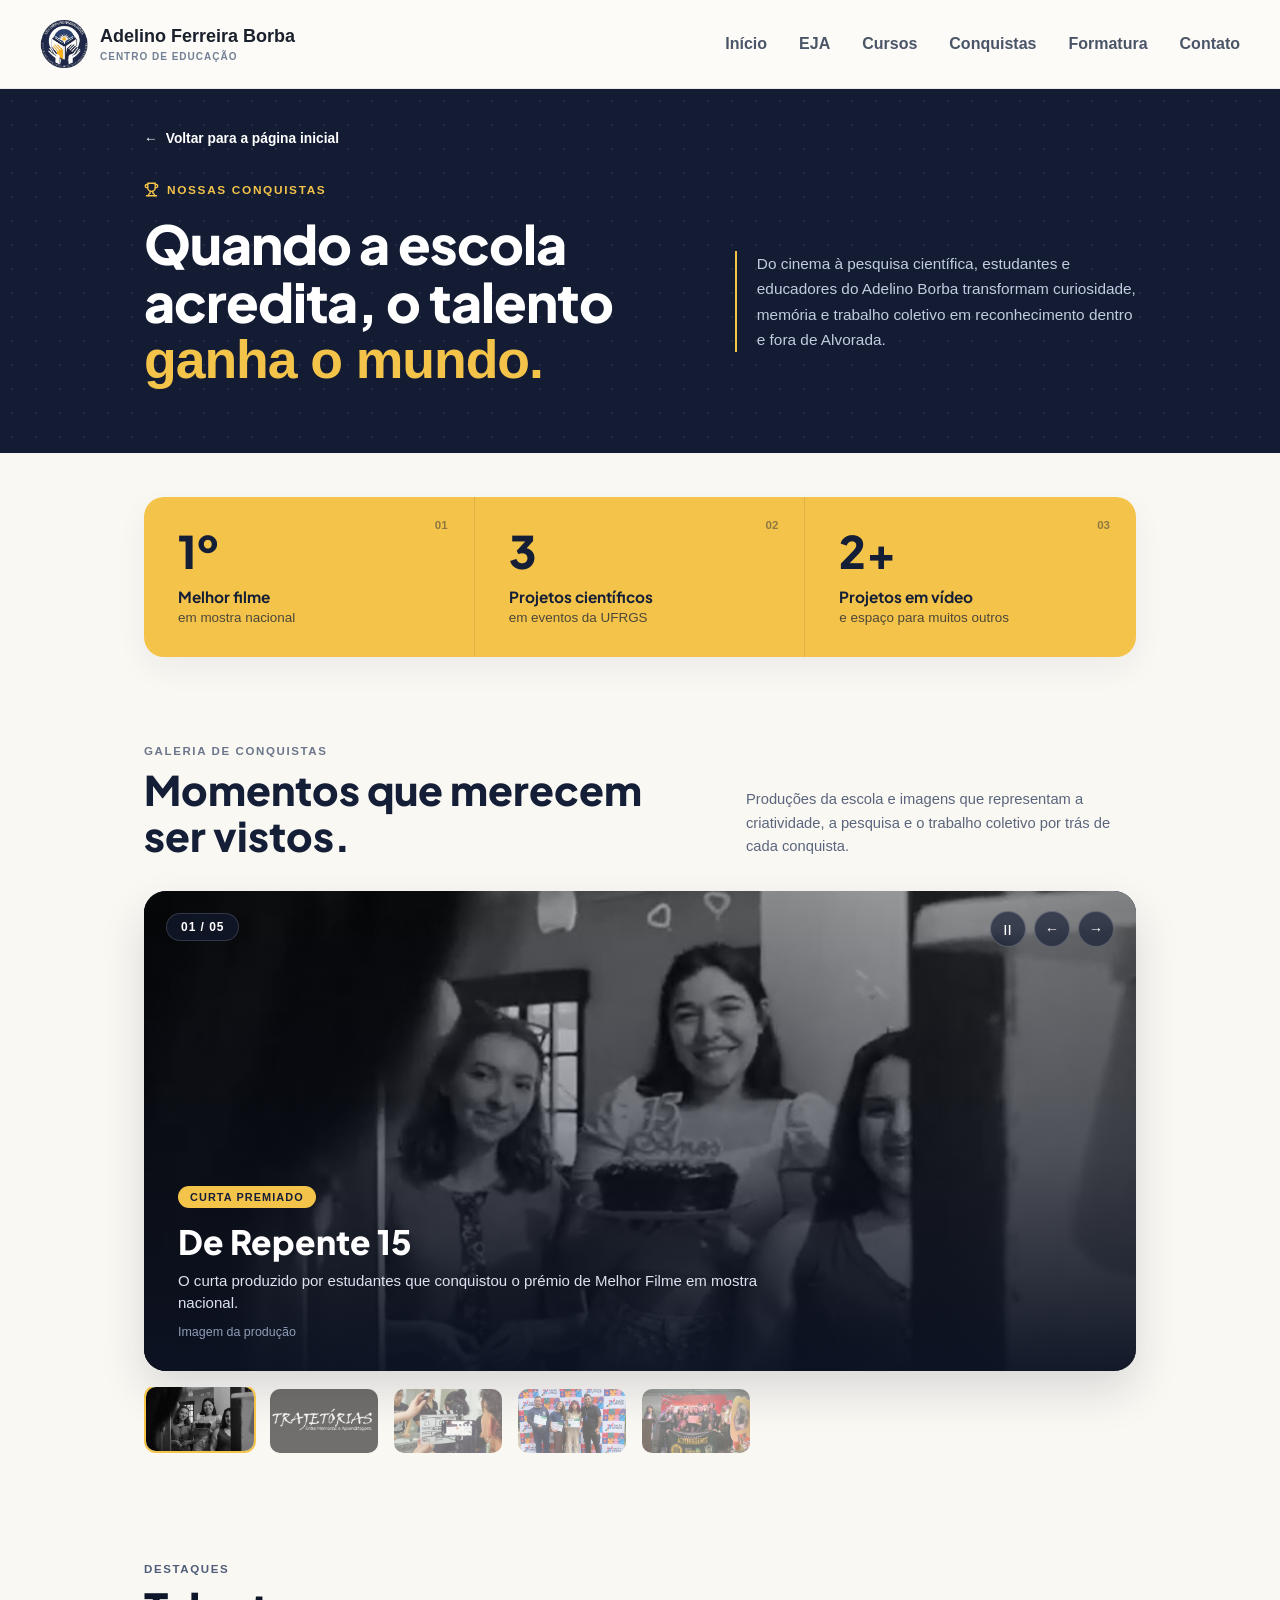
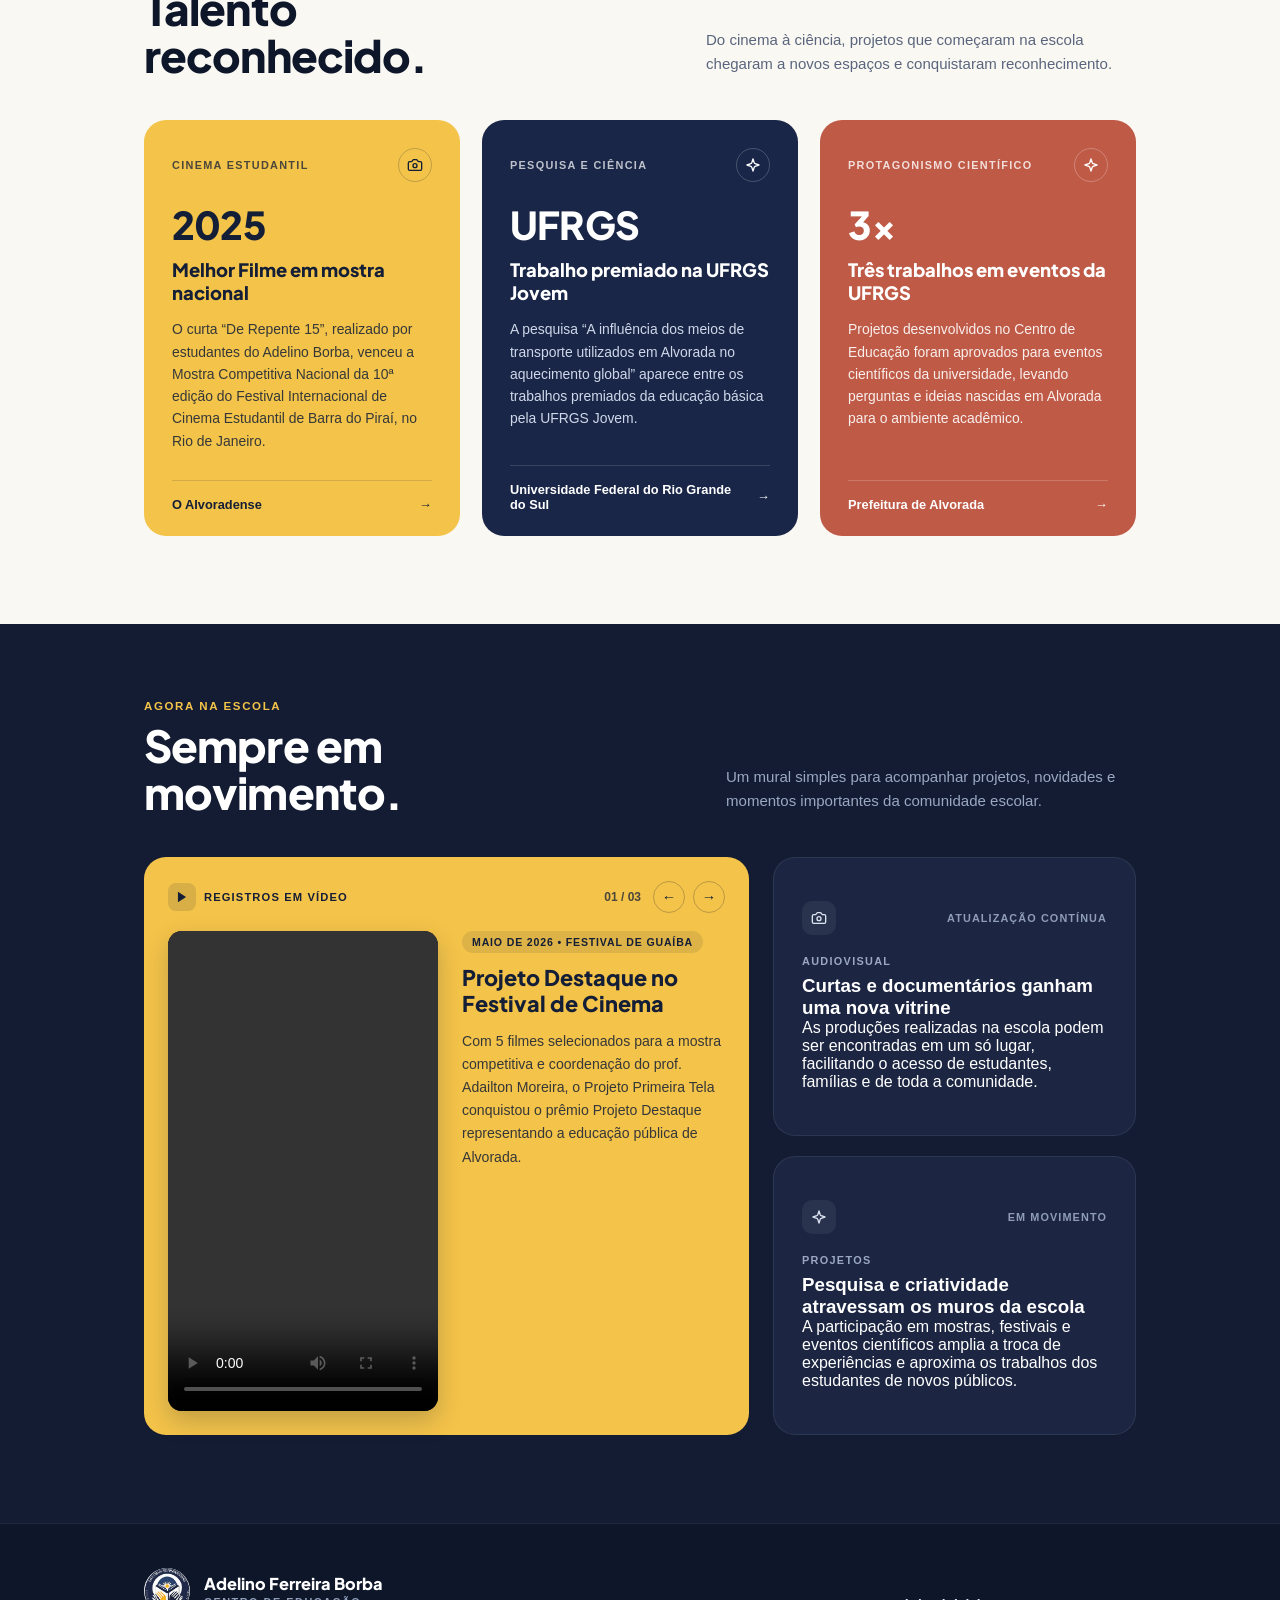
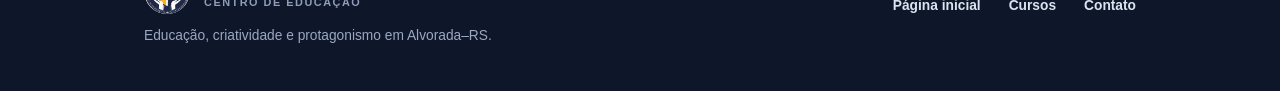
==== commit e7b82dd2: "Tirei os comentários de todas as páginas" ====
--- a/HTML/conquistas.html
+++ b/HTML/conquistas.html
@@ -43,12 +43,10 @@
             <section class="hero-conquistas">
                 <div class="conquistas-container">
 
-                    <!-- Link de retorno para a página principal -->
                     <a href="../index.html" class="btn-voltar">
                         <span aria-hidden="true">&larr;</span> Voltar para a página inicial
                     </a>
 
-                    <!-- Tag com ícone de troféu -->
                     <div class="tag-conquistas">
                         <svg width="15" height="15" viewBox="0 0 24 24" fill="none" stroke="currentColor"
                             stroke-width="2.2" stroke-linecap="round" stroke-linejoin="round">
@@ -62,7 +60,6 @@
                         <span>NOSSAS CONQUISTAS</span>
                     </div>
 
-                    <!-- Conteúdo dividido: Título gigante à esquerda + Texto com barra dourada à direita -->
                     <div class="hero-conquistas-grid">
                         <h1>
                             Quando a escola acredita, o talento <span>ganha o mundo.</span>
@@ -76,7 +73,7 @@
 
                 </div>
             </section>
-            <!-- Faixa Amarela de Destaques / Métricas -->
+
             <section class="faixa-metricas">
                 <div class="conquistas-container">
                     <div class="card-metricas">
@@ -109,11 +106,9 @@
                 </div>
             </section>
 
-            <!-- Galeria de Conquistas (Carrossel com Miniaturas) -->
             <section class="galeria-conquistas">
                 <div class="conquistas-container">
 
-                    <!-- Cabeçalho da Secção -->
                     <div class="galeria-header">
                         <div class="galeria-header-esq">
                             <span class="subtitulo-galeria">GALERIA DE CONQUISTAS</span>
@@ -125,13 +120,10 @@
                         </p>
                     </div>
 
-                    <!-- Visor Principal do Carrossel -->
                     <div class="galeria-visor" id="galeriaConquistas">
 
-                        <!-- Contador (01 / 05) no canto superior esquerdo -->
                         <div class="galeria-contador" id="galeriaContador">01 / 05</div>
 
-                        <!-- Controlos (Pausa, Anterior, Próximo) no canto superior direito -->
                         <div class="galeria-controles">
                             <button type="button" class="btn-galeria btn-pausa" id="btnPausaGaleria"
                                 aria-label="Pausar ou retomar apresentação" title="Pausar/Retomar">
@@ -147,10 +139,8 @@
                             </button>
                         </div>
 
-                        <!-- Slides (5 itens correspondentes às 5 miniaturas) -->
                         <div class="galeria-slides">
 
-                            <!-- Slide 1 -->
                             <div class="galeria-slide ativo">
                                 <img src="../img/capa-curta-derrepente-15.png" alt="Curta premiado De Repente 15">
                                 <div class="galeria-info">
@@ -162,7 +152,6 @@
                                 </div>
                             </div>
 
-                            <!-- Slide 2 -->
                             <div class="galeria-slide">
                                 <img src="../img/curta-trajetorias.png" alt="Projeto Trajetórias">
                                 <div class="galeria-info">
@@ -174,7 +163,6 @@
                                 </div>
                             </div>
 
-                            <!-- Slide 3 -->
                             <div class="galeria-slide">
                                 <img src="../img/bastidores-adelino-certo.png" alt="Bastidores de gravação">
                                 <div class="galeria-info">
@@ -186,7 +174,6 @@
                                 </div>
                             </div>
 
-                            <!-- Slide 4 -->
                             <div class="galeria-slide">
                                 <img src="../img/premio-ufrgs.png" alt="Pesquisa científica na UFRGS"
                                     style="object-position: center 10%;">
@@ -199,7 +186,6 @@
                                 </div>
                             </div>
 
-                            <!-- Slide 5 -->
                             <div class="galeria-slide">
                                 <img src="../img/conquista-coletiva.jpeg" alt="Celebração da turma"
                                     style="object-position: center 65%;">
@@ -215,7 +201,6 @@
                         </div>
                     </div>
 
-                    <!-- Barra de Miniaturas (Thumbnails) -->
                     <div class="galeria-miniaturas" id="galeriaMiniaturas">
                         <button type="button" class="miniatura ativo" data-indice="0" aria-label="Ver imagem 1">
                             <img src="../img/capa-curta-derrepente-15.png" alt="Miniatura 1">
@@ -238,11 +223,9 @@
                 </div>
             </section>
 
-            <!-- Seção Destaques: Talento reconhecido -->
             <section class="secao-destaques">
                 <div class="conquistas-container">
 
-                    <!-- Cabeçalho da Seção -->
                     <div class="destaques-header">
                         <div class="destaques-header-esq">
                             <span class="subtitulo-destaques">DESTAQUES</span>
@@ -254,10 +237,8 @@
                         </p>
                     </div>
 
-                    <!-- Grade de 3 Cards Coloridos -->
                     <div class="destaques-grid">
 
-                        <!-- Card 1: Amarelo -->
                         <article class="card-destaque card-amarelo">
                             <div class="card-destaque-topo">
                                 <span class="card-categoria">CINEMA ESTUDANTIL</span>
@@ -287,7 +268,6 @@
                             </a>
                         </article>
 
-                        <!-- Card 2: Azul-Marinho -->
                         <article class="card-destaque card-azul">
                             <div class="card-destaque-topo">
                                 <span class="card-categoria">PESQUISA E CIÊNCIA</span>
@@ -315,7 +295,6 @@
                             </a>
                         </article>
 
-                        <!-- Card 3: Terracota -->
                         <article class="card-destaque card-terracota">
                             <div class="card-destaque-topo">
                                 <span class="card-categoria">PROTAGONISMO CIENTÍFICO</span>
@@ -348,11 +327,9 @@
                 </div>
             </section>
 
-            <!-- Seção Mural: Sempre em movimento -->
             <section class="secao-movimento">
                 <div class="conquistas-container">
 
-                    <!-- Cabeçalho da Seção -->
                     <div class="movimento-header">
                         <div class="movimento-header-esq">
                             <span class="subtitulo-movimento">AGORA NA ESCOLA</span>
@@ -364,13 +341,10 @@
                         </p>
                     </div>
 
-                    <!-- Grade Assimétrica (Vitrine de Vídeos à esquerda + 2 Cards empilhados à direita) -->
                     <div class="movimento-grid">
 
-                        <!-- Coluna Esquerda: Card Amarelo com Carrossel de Vídeos -->
                         <div class="card-movimento-videos">
 
-                            <!-- Barra Superior do Card Amarelo -->
                             <div class="videos-topo">
                                 <div class="videos-badge">
                                     <span class="icone-video-mini" aria-hidden="true">
@@ -390,10 +364,8 @@
                                 </div>
                             </div>
 
-                            <!-- Lista de Vídeos (Cada item tem seu vídeo e sua legenda abaixo) -->
                             <div class="videos-lista" id="listaVideosMural">
 
-                                <!-- Vídeo 1 -->
                                 <div class="video-mural-item ativo">
                                     <div class="video-frame">
                                         <video src="../video-guaiba.mp4" controls preload="metadata">
@@ -403,14 +375,12 @@
                                     <div class="video-legenda">
                                         <span class="video-data">MAIO DE 2026 &bull; FESTIVAL DE GUAÍBA</span>
                                         <h3>Projeto Destaque no Festival de Cinema</h3>
-                                        <!-- arrumar as legendas -->
                                         <p>Com 5 filmes selecionados para a mostra competitiva e coordenação do prof.
                                             Adailton Moreira, o Projeto Primeira Tela conquistou o prêmio Projeto
                                             Destaque representando a educação pública de Alvorada.</p>
                                     </div>
                                 </div>
 
-                                <!-- Vídeo 2 -->
                                 <div class="video-mural-item">
                                     <div class="video-frame">
                                         <video src="../video-adelino.mp4" controls preload="metadata">
@@ -426,7 +396,6 @@
                                     </div>
                                 </div>
 
-                                <!-- Vídeo 3 -->
                                 <div class="video-mural-item">
                                     <div class="video-frame">
                                         <video src="../video-mostra.mp4" controls preload="metadata">
@@ -444,10 +413,8 @@
                             </div>
                         </div>
 
-                        <!-- Coluna Direita: 2 Cards Escuros Empilhados -->
                         <div class="movimento-coluna-direita">
 
-                            <!-- Card Direito Superior -->
                             <article class="card-movimento-escuro">
                                 <div class="card-escuro-topo">
                                     <span class="card-escuro-icone" aria-hidden="true">
@@ -471,7 +438,6 @@
                                 </p>
                             </article>
 
-                            <!-- Card Direito Inferior -->
                             <article class="card-movimento-escuro">
                                 <div class="card-escuro-topo">
                                     <span class="card-escuro-icone" aria-hidden="true">
@@ -500,13 +466,12 @@
 
                 </div>
             </section>
-        </main>]
-        <!-- Rodapé Institucional -->
+        </main>
+
         <footer class="rodape-conquistas">
             <div class="conquistas-container">
                 <div class="rodape-conteudo">
 
-                    <!-- Lado Esquerdo: Brasão + Nome da Escola + Slogan -->
                     <div class="rodape-marca">
                         <div class="rodape-logo-linha">
                             <img src="../img/logo_nav_certo.png" alt="Brasão Centro de Educação Adelino Ferreira Borba">
@@ -518,7 +483,6 @@
                         <p>Educação, criatividade e protagonismo em Alvorada–RS.</p>
                     </div>
 
-                    <!-- Lado Direito: Links de Navegação -->
                     <nav class="rodape-links" aria-label="Navegação do rodapé">
                         <a href="../index.html">Página inicial</a>
                         <a href="../index.html#cursos">Cursos</a>
--- a/CSS/conquistas.css
+++ b/CSS/conquistas.css
@@ -98,7 +98,6 @@
   }
 }
 
-/* --- PÁGINA CONQUISTAS --- */
 .pagina-conquistas {
   background-color: #faf8f3;
   font-family: 'Inter', sans-serif;
@@ -111,7 +110,6 @@
   padding: 0 24px;
 }
 
-/* --- HERO AZUL-MARINHO COM PONTINHOS --- */
 .hero-conquistas {
   background-color: #131c33;
   background-image: radial-gradient(rgba(255, 255, 255, 0.08) 1.2px, transparent 1.2px);
@@ -180,7 +178,6 @@
   margin: 0;
 }
 
-/* --- FAIXA AMARELA DE MÉTRICAS --- */
 .faixa-metricas {
   padding: 44px 0 64px 0;
 }
@@ -236,7 +233,6 @@
   margin: 0;
 }
 
-/* --- RESPONSIVIDADE (Tablet e Celular) --- */
 @media (max-width: 860px) {
   .hero-conquistas-grid {
     grid-template-columns: 1fr;
@@ -263,7 +259,6 @@
   }
 }
 
-/* --- GALERIA DE CONQUISTAS --- */
 .galeria-conquistas {
   padding: 24px 0 80px 0;
   color: #141e36;
@@ -307,7 +302,6 @@
   margin: 0;
 }
 
-/* Visor Principal */
 .galeria-visor {
   position: relative;
   width: 100%;
@@ -318,7 +312,6 @@
   box-shadow: 0 20px 45px rgba(19, 28, 51, 0.14);
 }
 
-/* Pílula 01 / 05 */
 .galeria-contador {
   position: absolute;
   top: 22px;
@@ -335,7 +328,6 @@
   border: 1px solid rgba(255, 255, 255, 0.15);
 }
 
-/* Botões superiores direitos (Pausa, Anterior, Próximo) */
 .galeria-controles {
   position: absolute;
   top: 20px;
@@ -374,7 +366,6 @@
   letter-spacing: 1px;
 }
 
-/* Slides */
 .galeria-slides,
 .galeria-slide {
   width: 100%;
@@ -411,7 +402,6 @@
   pointer-events: none;
 }
 
-/* Textos sobrepostos no canto inferior esquerdo */
 .galeria-info {
   position: absolute;
   bottom: 32px;
@@ -455,7 +445,6 @@
   font-size: 0.78rem;
 }
 
-/* Miniaturas (Thumbnails) abaixo do visor */
 .galeria-miniaturas {
   display: flex;
   gap: 12px;
@@ -495,7 +484,6 @@
   transform: translateY(-2px);
 }
 
-/* --- RESPONSIVIDADE --- */
 @media (max-width: 820px) {
   .galeria-header {
     flex-direction: column;
@@ -526,7 +514,6 @@
   }
 }
 
-/* --- SEÇÃO DESTAQUES (TALENTO RECONHECIDO) --- */
 .secao-destaques {
   padding: 24px 0 88px 0;
   color: #141e36;
@@ -573,7 +560,6 @@
   padding-bottom: 4px;
 }
 
-/* Grade de 3 Colunas */
 .destaques-grid {
   display: grid;
   grid-template-columns: repeat(3, 1fr);
@@ -581,7 +567,6 @@
   align-items: stretch;
 }
 
-/* Estrutura Base dos Cards */
 .card-destaque {
   border-radius: 22px;
   padding: 28px 28px 24px 28px;
@@ -595,7 +580,6 @@
   box-shadow: 0 18px 36px rgba(19, 28, 51, 0.12);
 }
 
-/* Topo do Card (Categoria + Ícone Circular) */
 .card-destaque-topo {
   display: flex;
   justify-content: space-between;
@@ -621,7 +605,6 @@
   flex-shrink: 0;
 }
 
-/* Tipografia Interna do Card */
 .card-numero-grande {
   display: block;
   font-family: 'Plus Jakarta Sans', sans-serif;
@@ -644,10 +627,9 @@
   font-size: 0.87rem;
   line-height: 1.6;
   margin: 0 0 28px 0;
-  flex-grow: 1; /* Empurra a linha e o link sempre para a mesma altura na base */
-}
-
-/* Rodapé do Card com Linha Divisória */
+  flex-grow: 1; 
+}
+
 .card-fonte-link {
   display: flex;
   justify-content: space-between;
@@ -668,7 +650,6 @@
   transform: translateX(4px);
 }
 
-/* --- VARIAÇÃO 1: CARD AMARELO --- */
 .card-amarelo {
   background-color: #f3c449;
   color: #141e36;
@@ -692,7 +673,6 @@
   color: #141e36;
 }
 
-/* --- VARIAÇÃO 2: CARD AZUL-MARINHO --- */
 .card-azul {
   background-color: #192647;
   color: #ffffff;
@@ -716,7 +696,6 @@
   color: #ffffff;
 }
 
-/* --- VARIAÇÃO 3: CARD TERRACOTA --- */
 .card-terracota {
   background-color: #bf5a47;
   color: #ffffff;
@@ -740,7 +719,6 @@
   color: #ffffff;
 }
 
-/* --- RESPONSIVIDADE (Tablet e Celular) --- */
 @media (max-width: 920px) {
   .destaques-header {
     flex-direction: column;
@@ -764,7 +742,6 @@
   }
 }
 
-/* --- SEÇÃO MURAL: SEMPRE EM MOVIMENTO --- */
 .secao-movimento {
   background-color: #131c33;
   color: #ffffff;
@@ -812,7 +789,6 @@
   padding-bottom: 4px;
 }
 
-/* 1. Dá mais espaço para o bloco amarelo na grade principal */
 .movimento-grid {
   display: grid;
   grid-template-columns: minmax(0, 1.25fr) minmax(0, 0.75fr);
@@ -820,7 +796,6 @@
   align-items: stretch;
 }
 
-/* --- CARD AMARELO COM VITRINE DE VÍDEOS --- */
 .card-movimento-videos {
   background-color: #f4c349;
   color: #141e36;
@@ -895,20 +870,17 @@
   border-color: #141e36;
 }
 
-/* Área do Player de Vídeo (Sem texto por cima) */
 .video-mural-item {
   display: none;
 }
 
-/* 2. Aumenta a largura do vídeo vertical e distribui melhor a coluna do texto */
 .video-mural-item.ativo {
   display: grid;
-  grid-template-columns: 270px 1fr; /* Vídeo vertical bem maior e nítido */
+  grid-template-columns: 270px 1fr; 
   gap: 24px;
-  align-items: stretch; /* Faz a coluna do texto ter a mesma altura total do vídeo */
-}
-
-/* 3. Mantém o vídeo vertical 9:16 preenchendo toda a altura */
+  align-items: stretch; 
+}
+
 .video-frame {
   width: 100%;
   aspect-ratio: 9 / 16;
@@ -952,7 +924,6 @@
   margin: 0;
 }
 
-/* --- COLUNA DIREITA: 2 CARDS ESCUROS --- */
 .movimento-coluna-direita {
   display: flex;
   flex-direction: column;
@@ -1012,7 +983,7 @@
   font-size: 1.35rem;
   font-weight: 800;
   line-height: 1.22;
-  margin: auto 0 12px 0; /* Centraliza o título e empurra o parágrafo de forma equilibrada */
+  margin: auto 0 12px 0; 
 }
 
 .video-legenda p {
@@ -1022,7 +993,6 @@
   margin: 0;
 }
 
-/* --- RESPONSIVIDADE --- */
 @media (max-width: 1020px) {
   .movimento-grid {
     grid-template-columns: 1fr;
@@ -1045,7 +1015,6 @@
   }
 }
 
-/* --- RODAPÉ DA PÁGINA CONQUISTAS --- */
 .rodape-conquistas {
   background-color: #0e1629;
   border-top: 1px solid rgba(255, 255, 255, 0.08);
@@ -1060,7 +1029,6 @@
   gap: 32px;
 }
 
-/* Lado Esquerdo */
 .rodape-logo-linha {
   display: flex;
   align-items: center;
@@ -1105,7 +1073,6 @@
   margin: 0;
 }
 
-/* Lado Direito: Links */
 .rodape-links {
   display: flex;
   align-items: center;
@@ -1124,7 +1091,7 @@
   color: #f4c349;
 }
 
-/* --- RESPONSIVIDADE (Celular) --- */
+
 @media (max-width: 720px) {
   .rodape-conteudo {
     flex-direction: column;
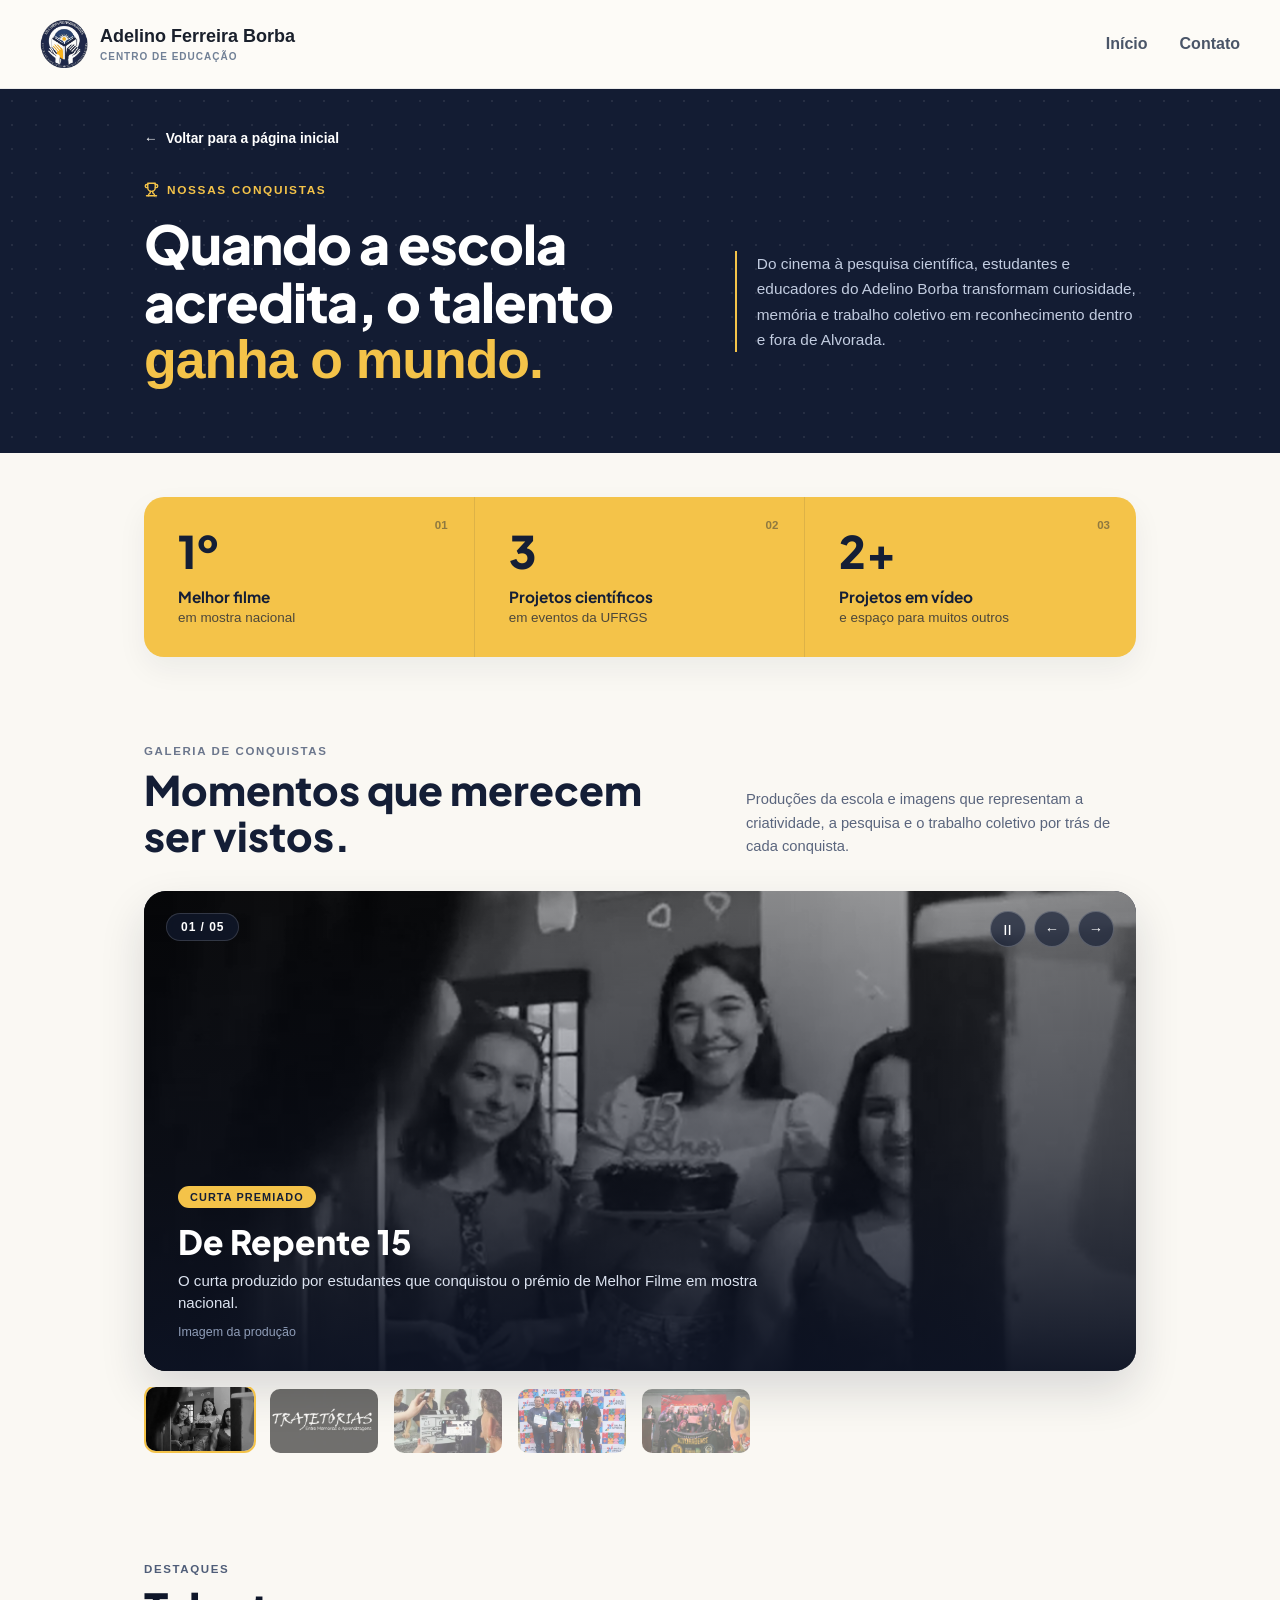
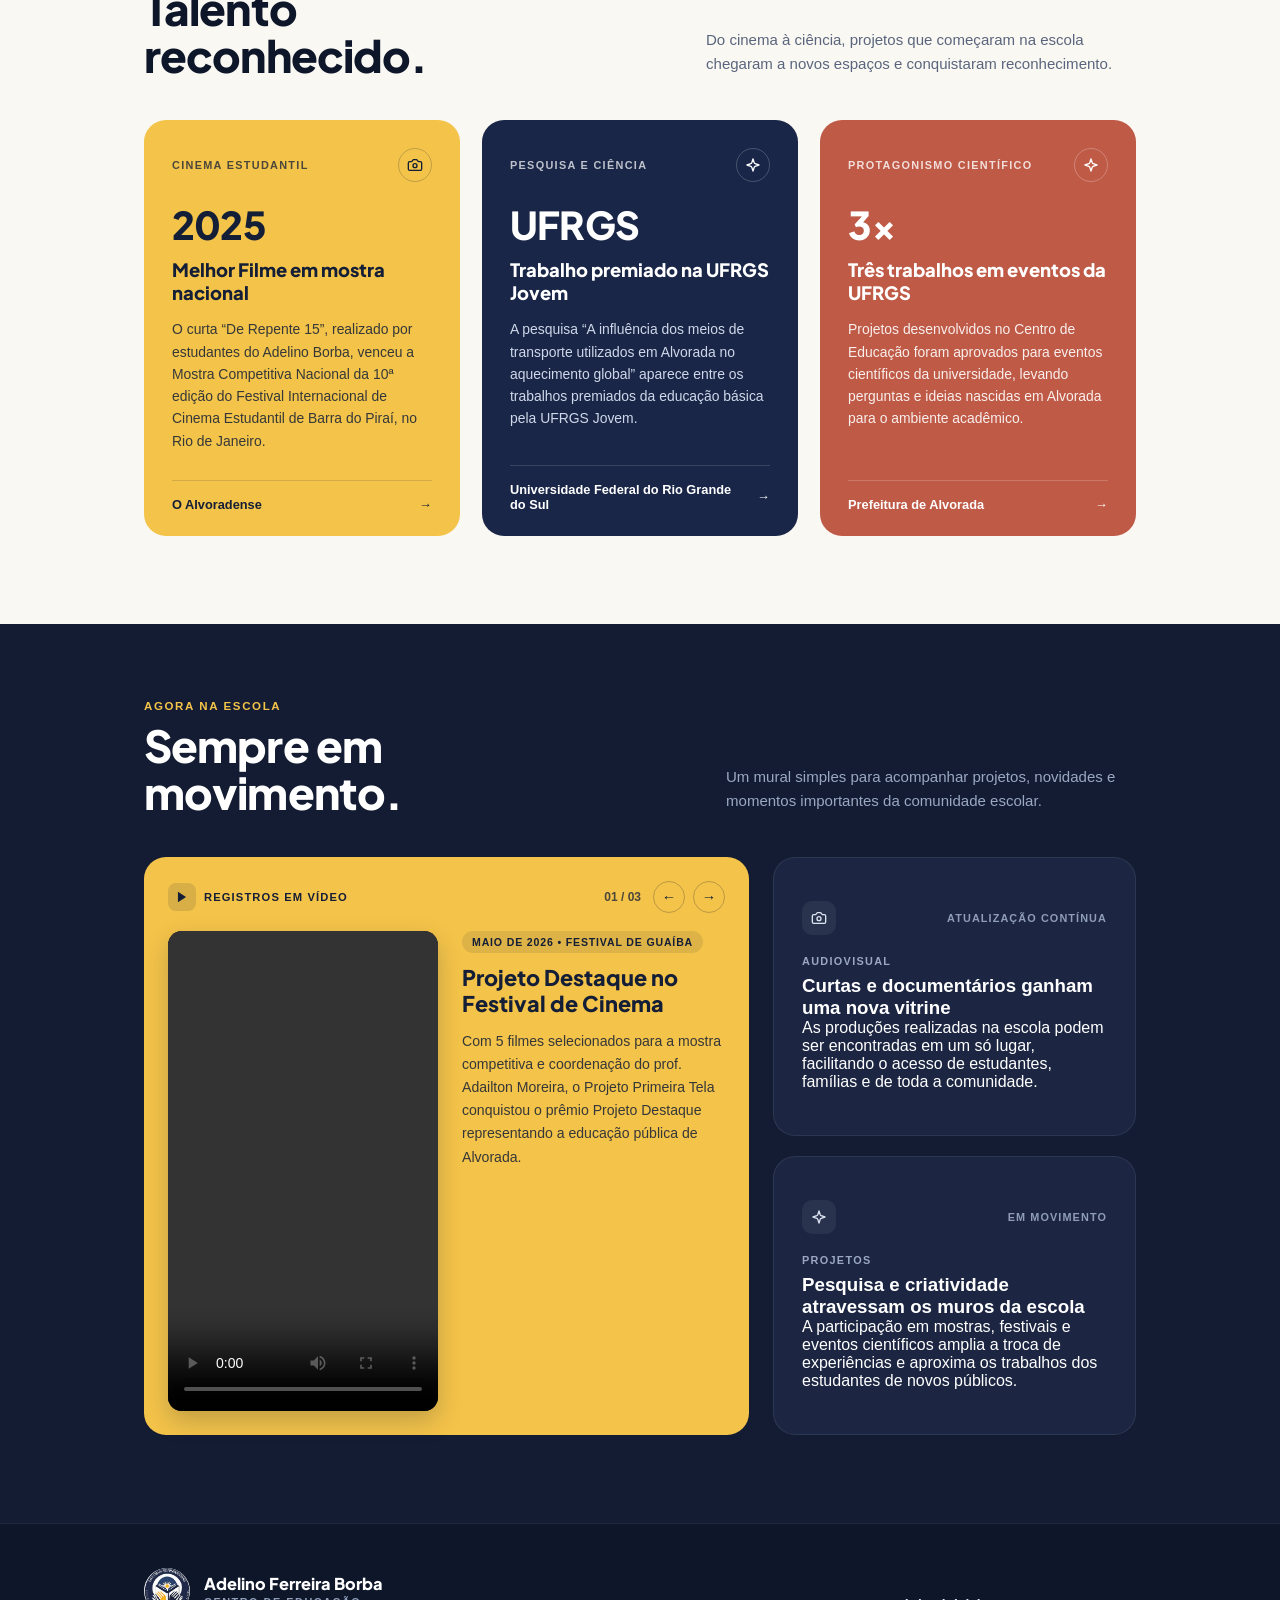
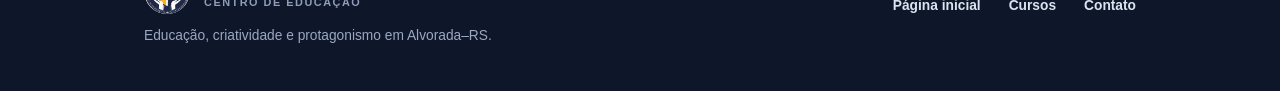
==== commit 256b8401: "Fiz mais pequenos ajustes" ====
--- a/HTML/conquistas.html
+++ b/HTML/conquistas.html
@@ -20,21 +20,17 @@
     <body id="inicio">
         <header class="header-principal">
 
-            <div class="logo-container">
+            <a href="#inicio" class="logo-link">
                 <img src="../img/logo_nav_certo.png" alt="Logo Adelino Borba" class="logo-img">
                 <div class="logo-texto">
                     <h1>Adelino Ferreira Borba</h1>
                     <p>CENTRO DE EDUCAÇÃO</p>
                 </div>
-            </div>
+            </a>
             <nav class="navbar">
                 <ul>
-                    <li><a href="#inicio">Início</a></li>
-                    <li><a href="#eja">EJA</a></li>
-                    <li><a href="#cursos">Cursos</a></li>
-                    <li><a href="#conquistas">Conquistas</a></li>
-                    <li><a href="#formatura">Formatura</a></li>
-                    <li><a href="#contato">Contato</a></li>
+                    <li><a href="../index.html">Início</a></li>
+                    <li><a href="../index.html#contato">Contato</a></li>
                 </ul>
             </nav>
 
--- a/CSS/conquistas.css
+++ b/CSS/conquistas.css
@@ -22,6 +22,13 @@
   top: 0;          
   z-index: 1000;
 }
+
+.logo-link {
+  text-decoration: none;
+  display: flex;
+  gap: 12px;
+}
+
 .logo-container {
   display: flex;
   align-items: center;
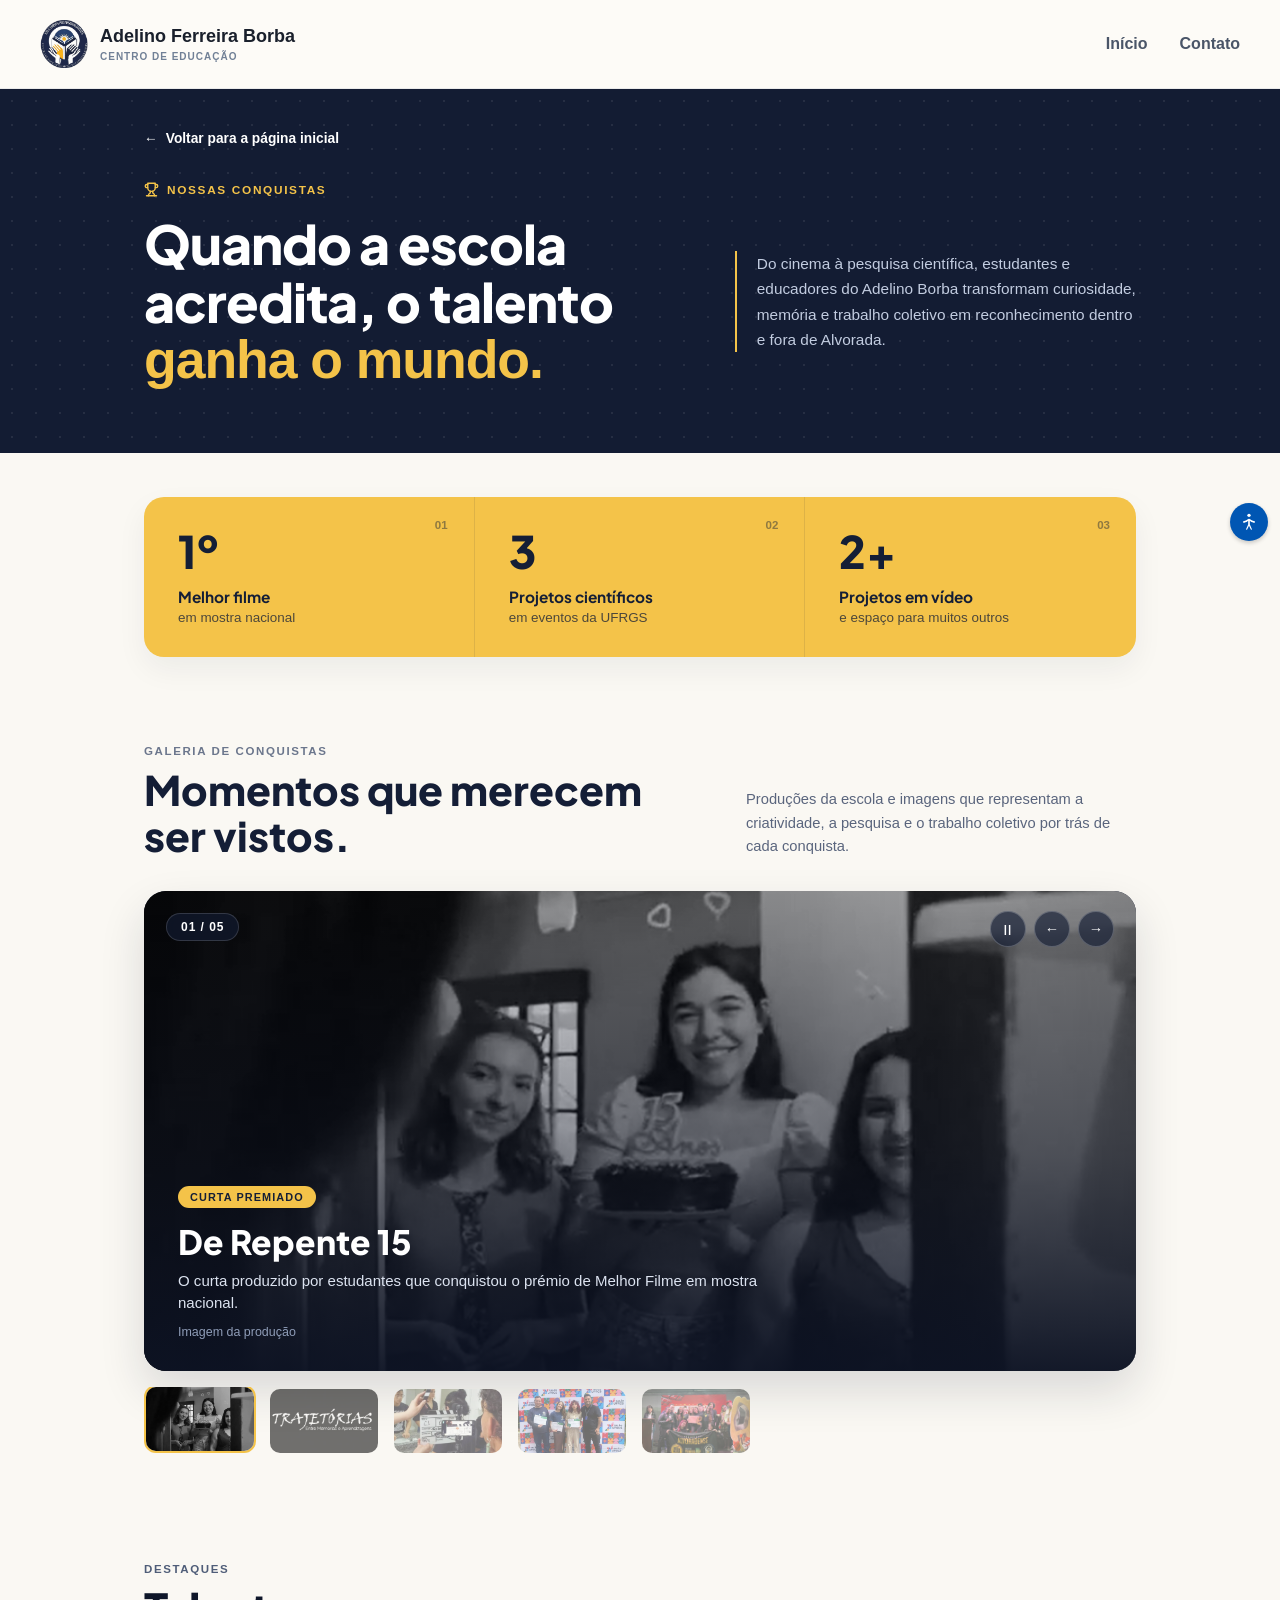
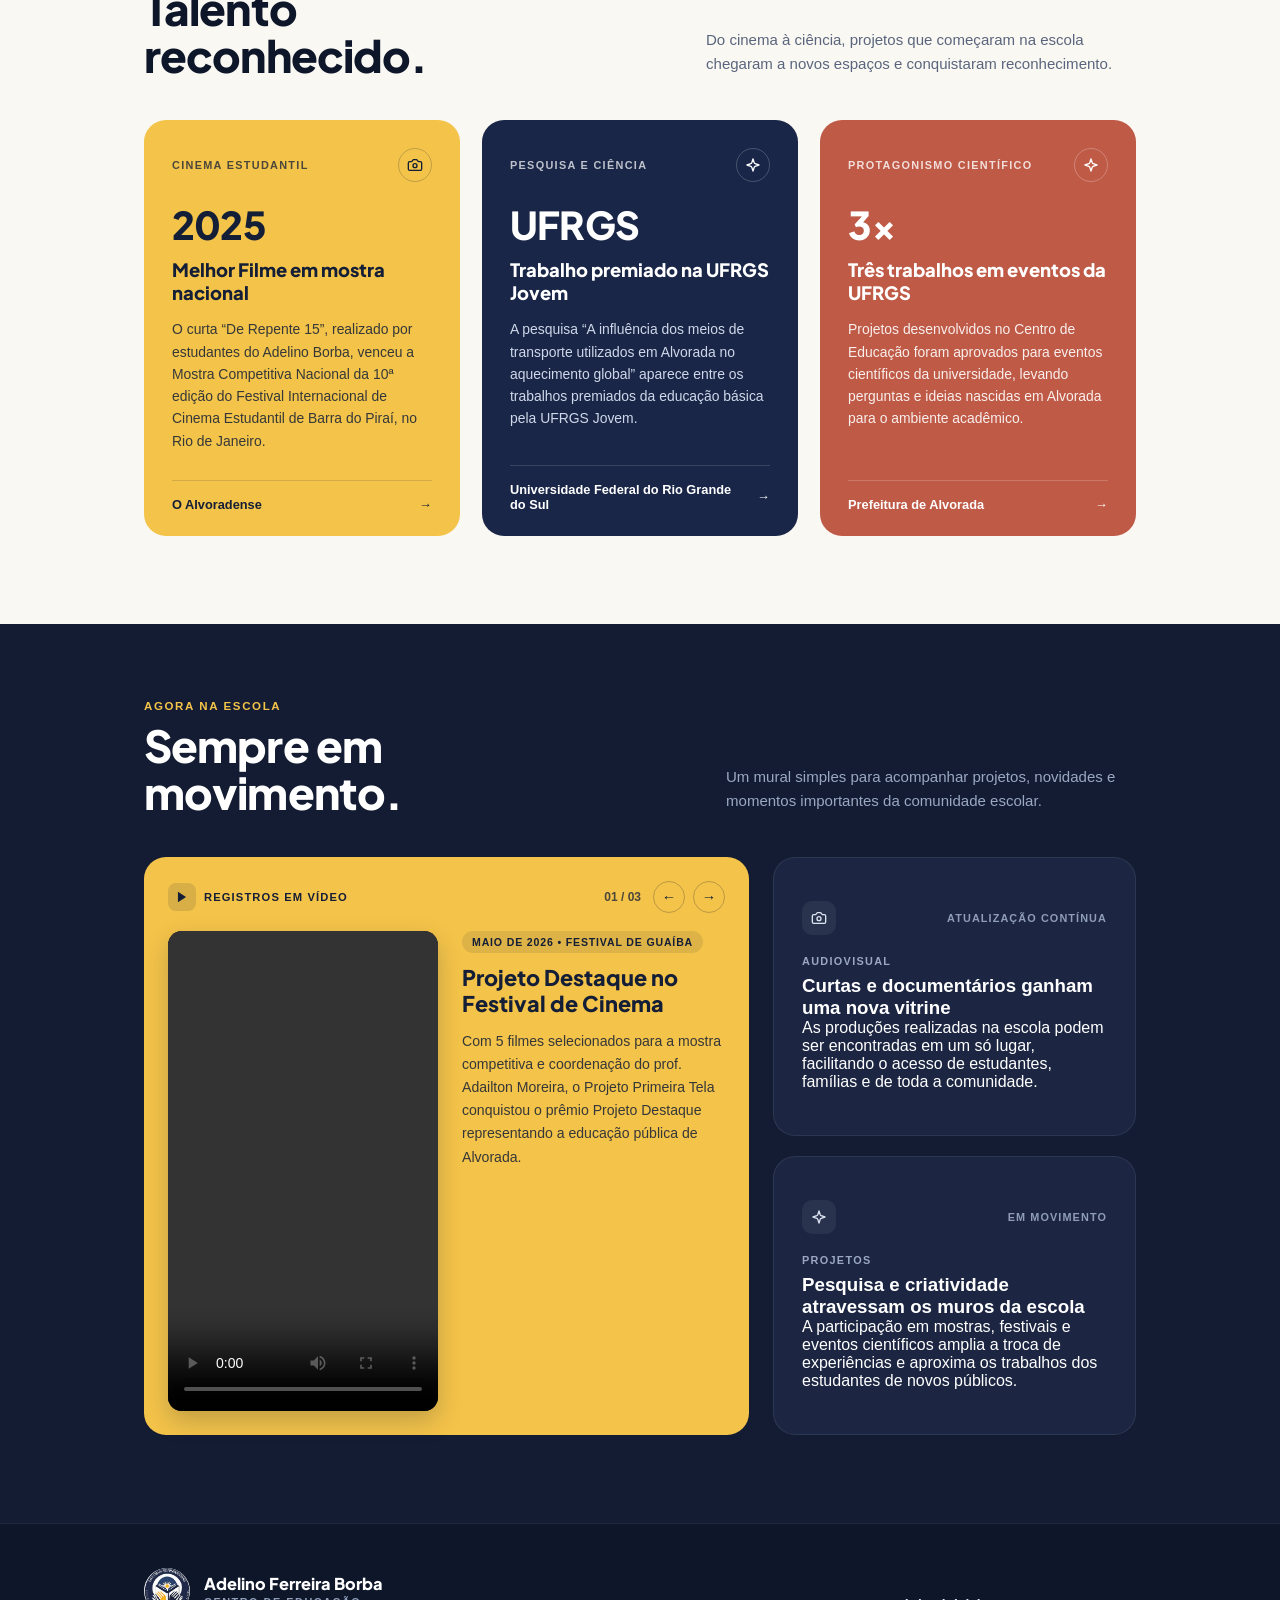
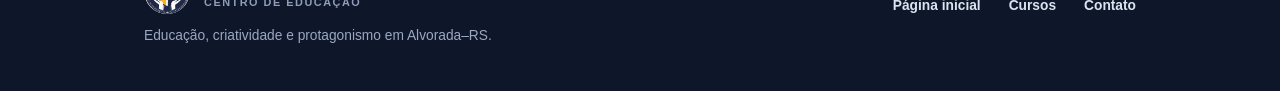
==== commit 14d237ff: "Coloquei o botão de acessibilidade na parte de conquistas" ====
--- a/HTML/conquistas.html
+++ b/HTML/conquistas.html
@@ -20,7 +20,7 @@
     <body id="inicio">
         <header class="header-principal">
 
-            <a href="#inicio" class="logo-link">
+            <a href="../index.html#inicio" class="logo-link">
                 <img src="../img/logo_nav_certo.png" alt="Logo Adelino Borba" class="logo-img">
                 <div class="logo-texto">
                     <h1>Adelino Ferreira Borba</h1>
@@ -488,7 +488,27 @@
                 </div>
             </div>
         </footer>
+        <script src="https://vlibras.gov.br/app/vlibras-plugin.js"></script>
+        <!-- O botão do bonequinho e as opções precisam estar dentro desta div -->
+        <div class="menu-acessibilidade" id="menu-acessibilidade">
+            <button id="toggle-acessibilidade" aria-label="Abrir opções de acessibilidade">
+                <svg xmlns="http://www.w3.org/2000/svg" viewBox="0 0 24 24" width="28" height="28" fill="currentColor">
+                    <circle cx="12" cy="4" r="2" />
+                    <path
+                        d="M19 13v-2c-1.54 0-3.07-.49-4.33-1.4L13.4 8.6C13.04 8.23 12.54 8 12 8s-1.04.23-1.4.6l-1.27 1C8.07 10.51 6.54 11 5 11v2c1.9 0 3.78-.62 5.3-1.8l.7-.56V15l-2.43 5.46c-.15.34.01.74.34.89.34.15.74-.01.89-.34L12 16.5l2.2 4.51c.15.33.55.49.89.34.33-.15.49-.55.34-.89L13 15v-4.36l.7.56c1.52 1.18 3.4 1.8 5.3 1.8z" />
+                </svg>
+            </button>
+
+            <!-- As opções de fonte (A+ e A-) que abrem para a esquerda -->
+            <div class="opcoes-fonte">
+                <button id="increase-font" aria-label="Aumentar fonte">A+</button>
+                <button id="decrease-font" aria-label="Diminuir fonte">A-</button>
+            </div>
+        </div>
+
         <script src="../JS/conquistas.js"></script>
     </body>
 
+</html>
+
 </html>
--- a/CSS/conquistas.css
+++ b/CSS/conquistas.css
@@ -1110,4 +1110,73 @@
     gap: 20px;
     flex-wrap: wrap;
   }
+}
+
+.menu-acessibilidade {
+  position: fixed;
+  top: 58%; /* Posiciona no meio da tela (50%), e o 60% empurra um pouco mais para baixo para ficar abaixo do VLibras */
+  right: 12px; /* Grudado na direita */
+  transform: translateY(-50%); /* Centraliza perfeitamente o bloco verticalmente */
+  display: flex;
+  align-items: center;
+  flex-direction: row-reverse; /* Os botões de A+ e A- abrem para a esquerda */
+  gap: 8px;
+  z-index: 9999;
+}
+/* Reduz o tamanho do botão do bonequinho para 38px (o original era 50px) */
+#toggle-acessibilidade {
+  width: 38px;
+  height: 38px;
+  border-radius: 50%;
+  background-color: #0056b3;
+  color: #ffffff;
+  border: none;
+  cursor: pointer;
+  display: flex;
+  align-items: center;
+  justify-content: center;
+  box-shadow: 0 2px 4px rgba(0, 0, 0, 0.2);
+  transition: transform 0.2s ease, background-color 0.2s ease;
+}
+
+#toggle-acessibilidade:hover {
+  background-color: #003d82;
+  transform: scale(1.05);
+}
+
+/* Reduz o tamanho do ícone SVG para caber no botão menor */
+#toggle-acessibilidade svg {
+  width: 20px;
+  height: 20px;
+}
+/* Opções de fonte (ficam escondidas à esquerda do bonequinho) */
+.opcoes-fonte {
+  display: flex;
+  gap: 6px;
+  opacity: 0;
+  visibility: hidden;
+  transform: translateX(10px); /* Animação suave surgindo da direita para a esquerda */
+  transition: opacity 0.3s ease, transform 0.3s ease, visibility 0.3s ease;
+}
+
+/* Quando ativo, exibe as opções suavemente */
+.menu-acessibilidade.ativo .opcoes-fonte {
+  opacity: 1;
+  visibility: visible;
+  transform: translateX(0);
+}
+
+.opcoes-fonte button {
+  padding: 8px 12px;
+  border-radius: 4px;
+  border: none;
+  background-color: #333;
+  color: #fff;
+  cursor: pointer;
+  font-weight: bold;
+  box-shadow: 0 2px 4px rgba(0, 0, 0, 0.1);
+}
+
+.opcoes-fonte button:hover {
+  background-color: #555;
 }
